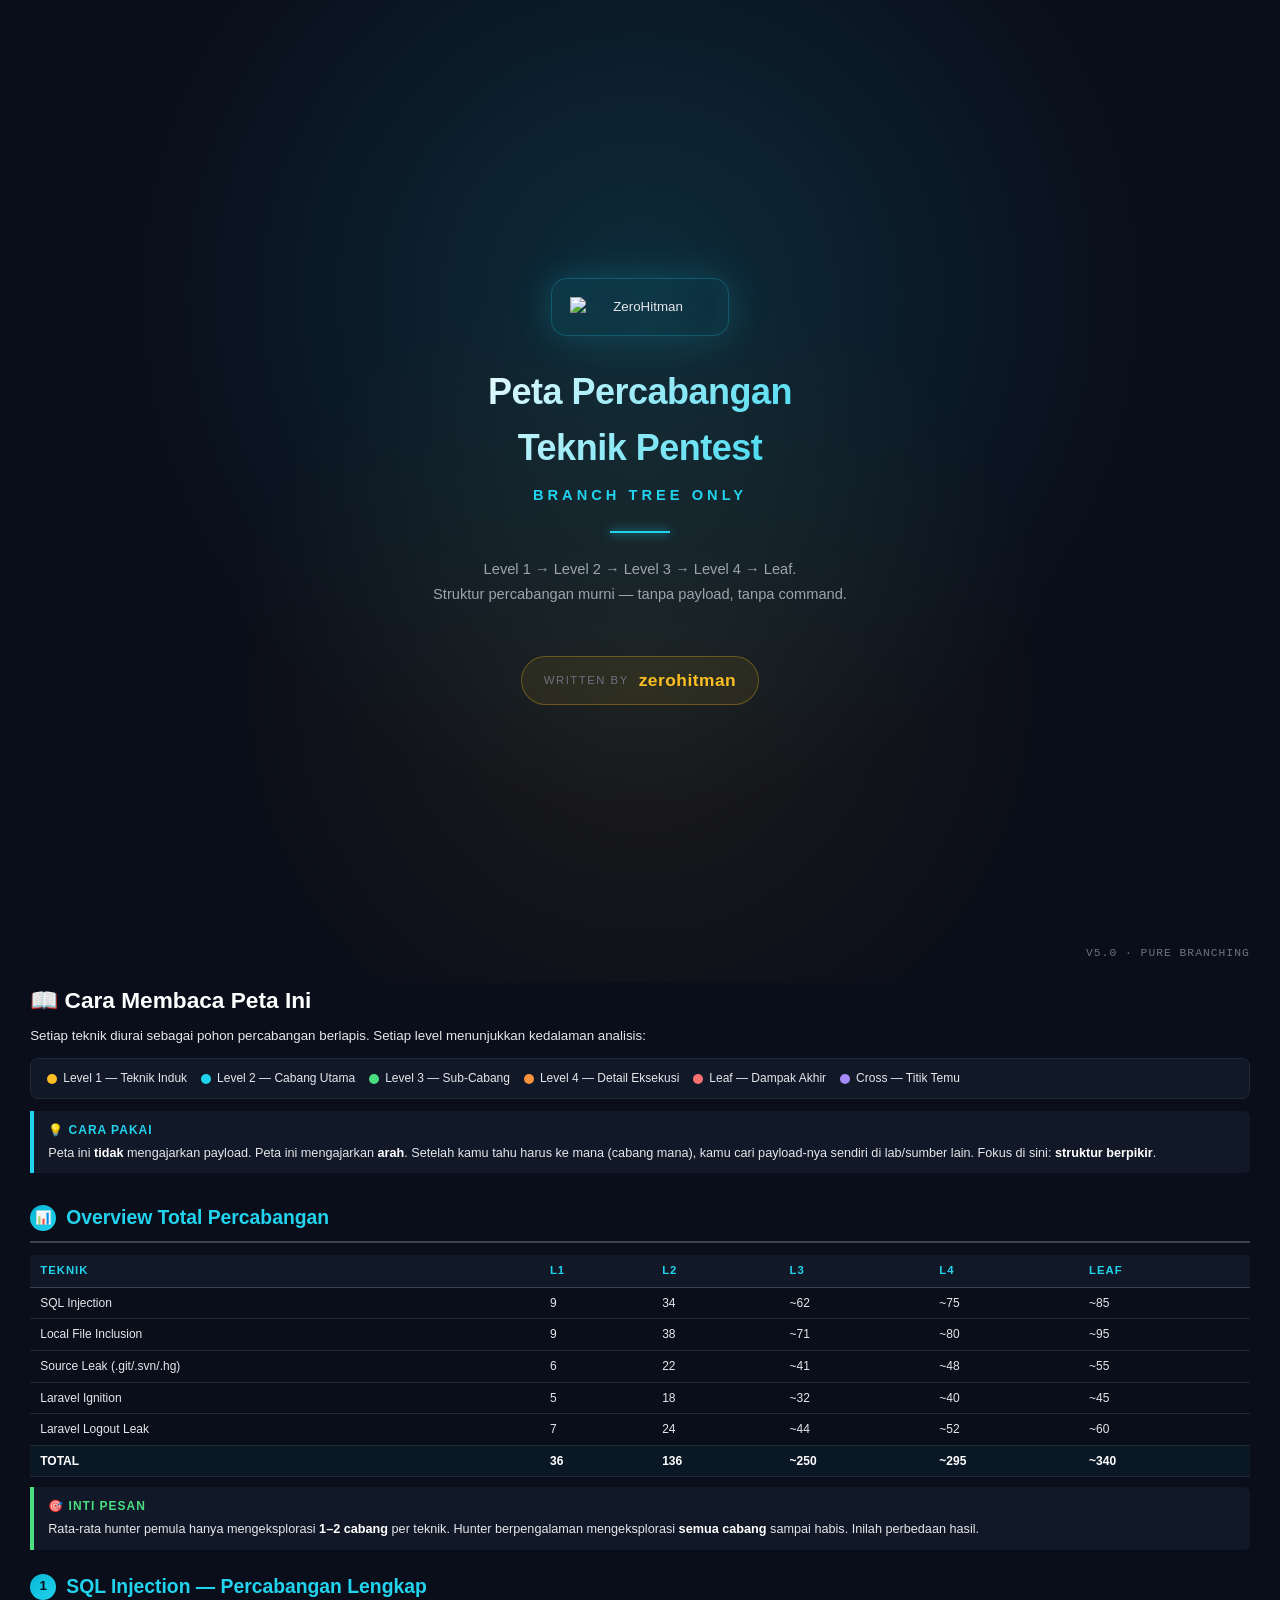
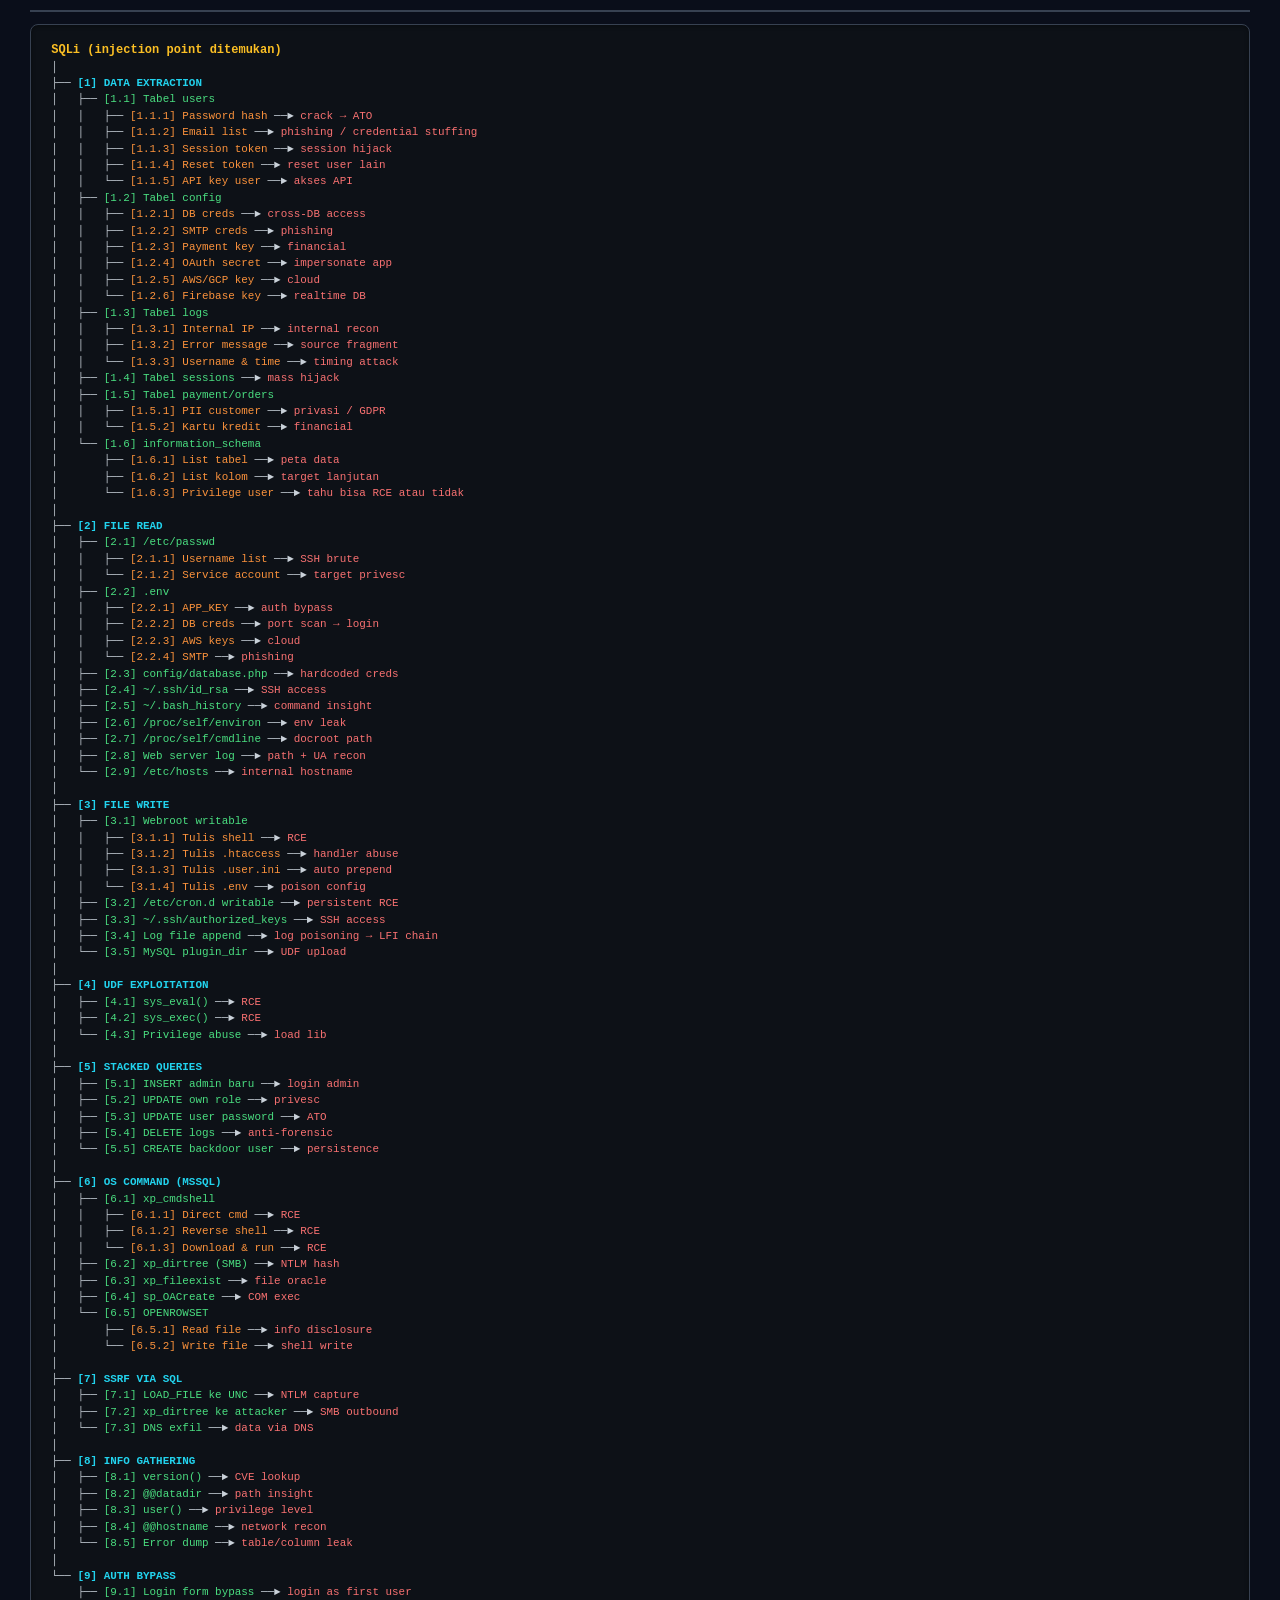
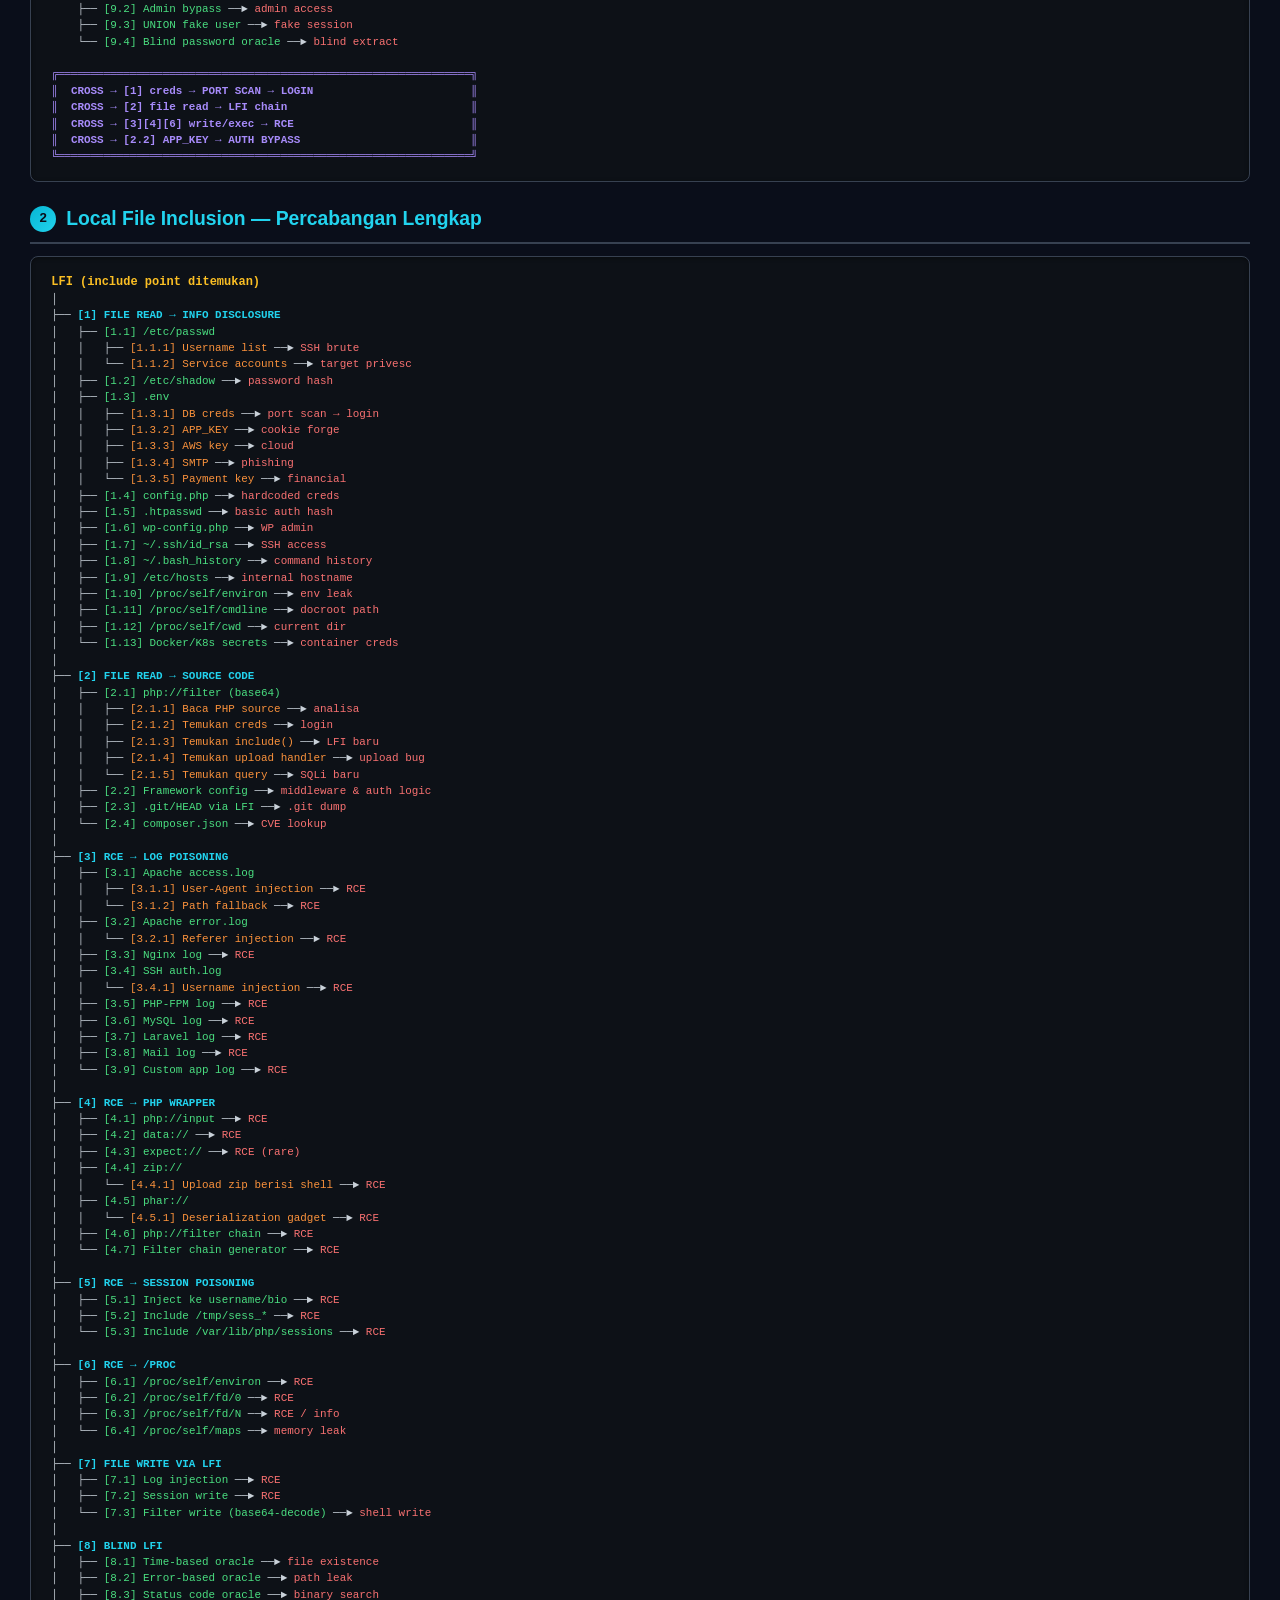
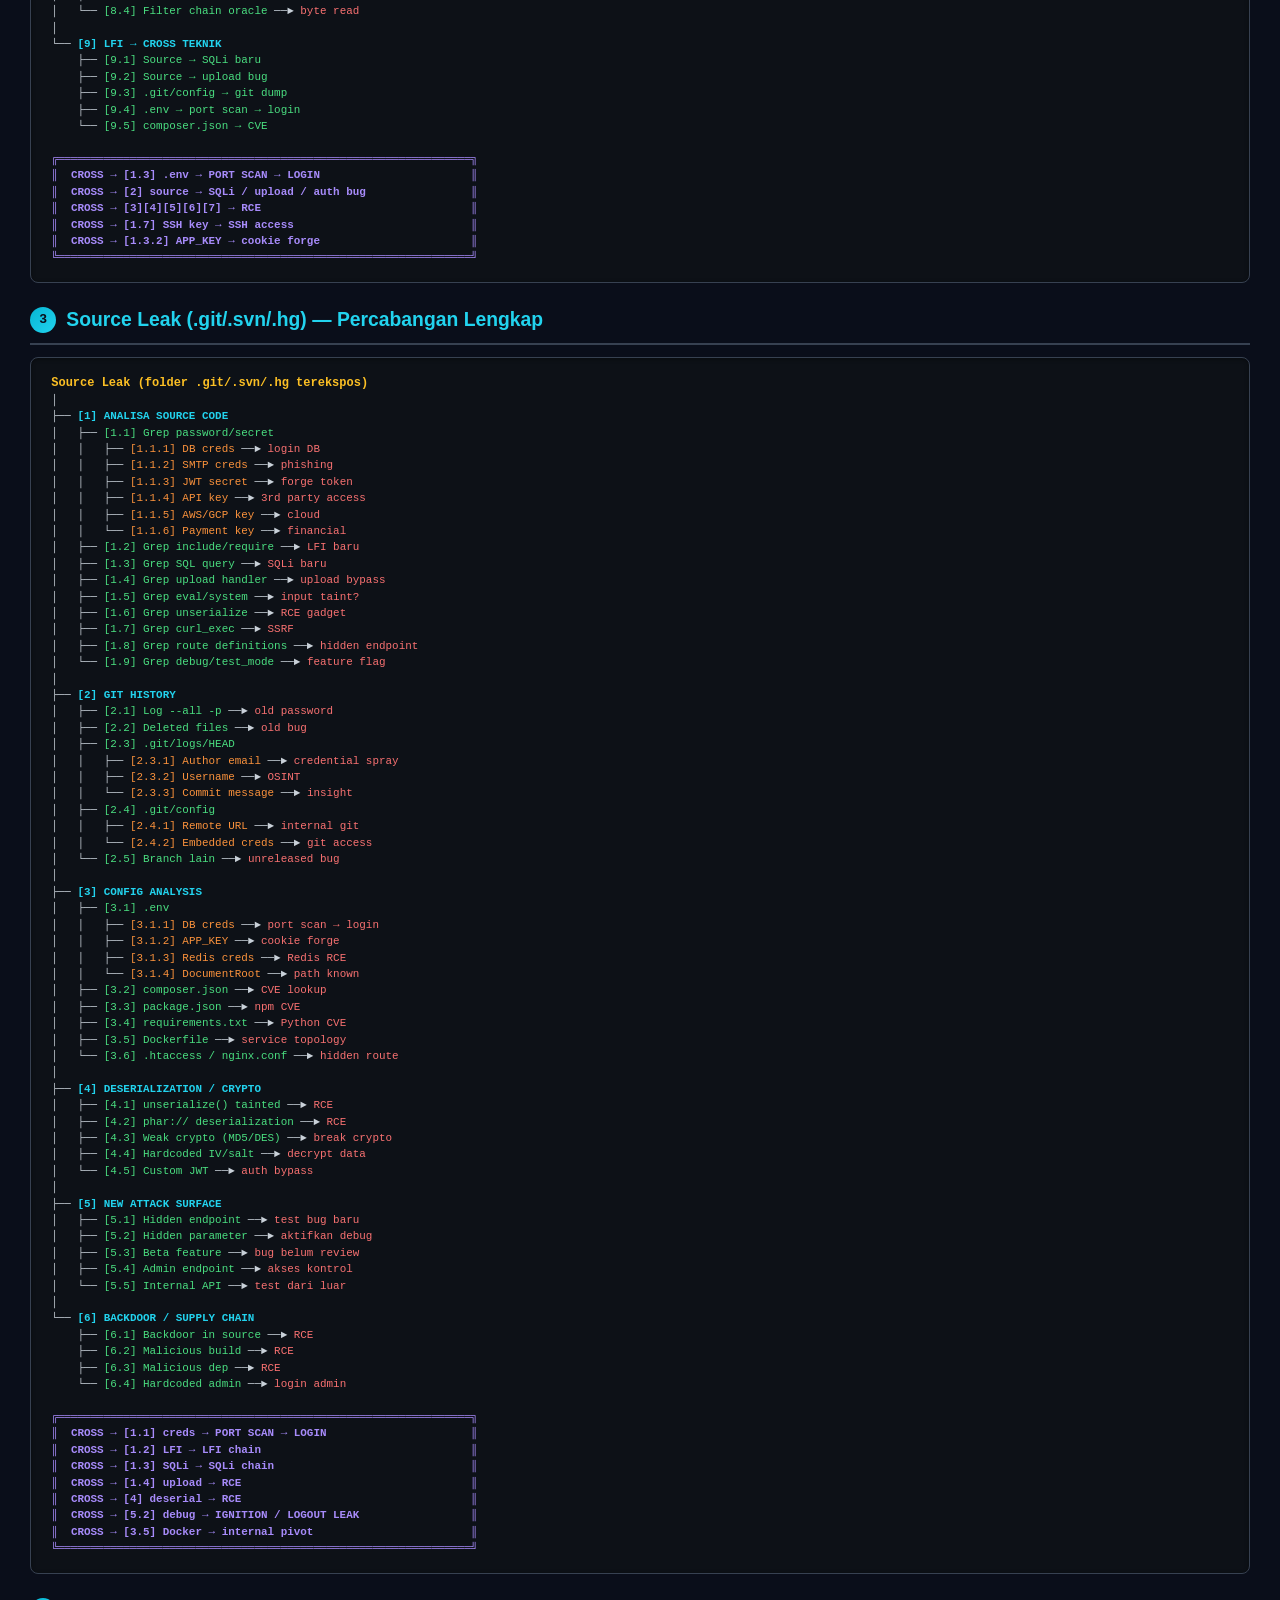
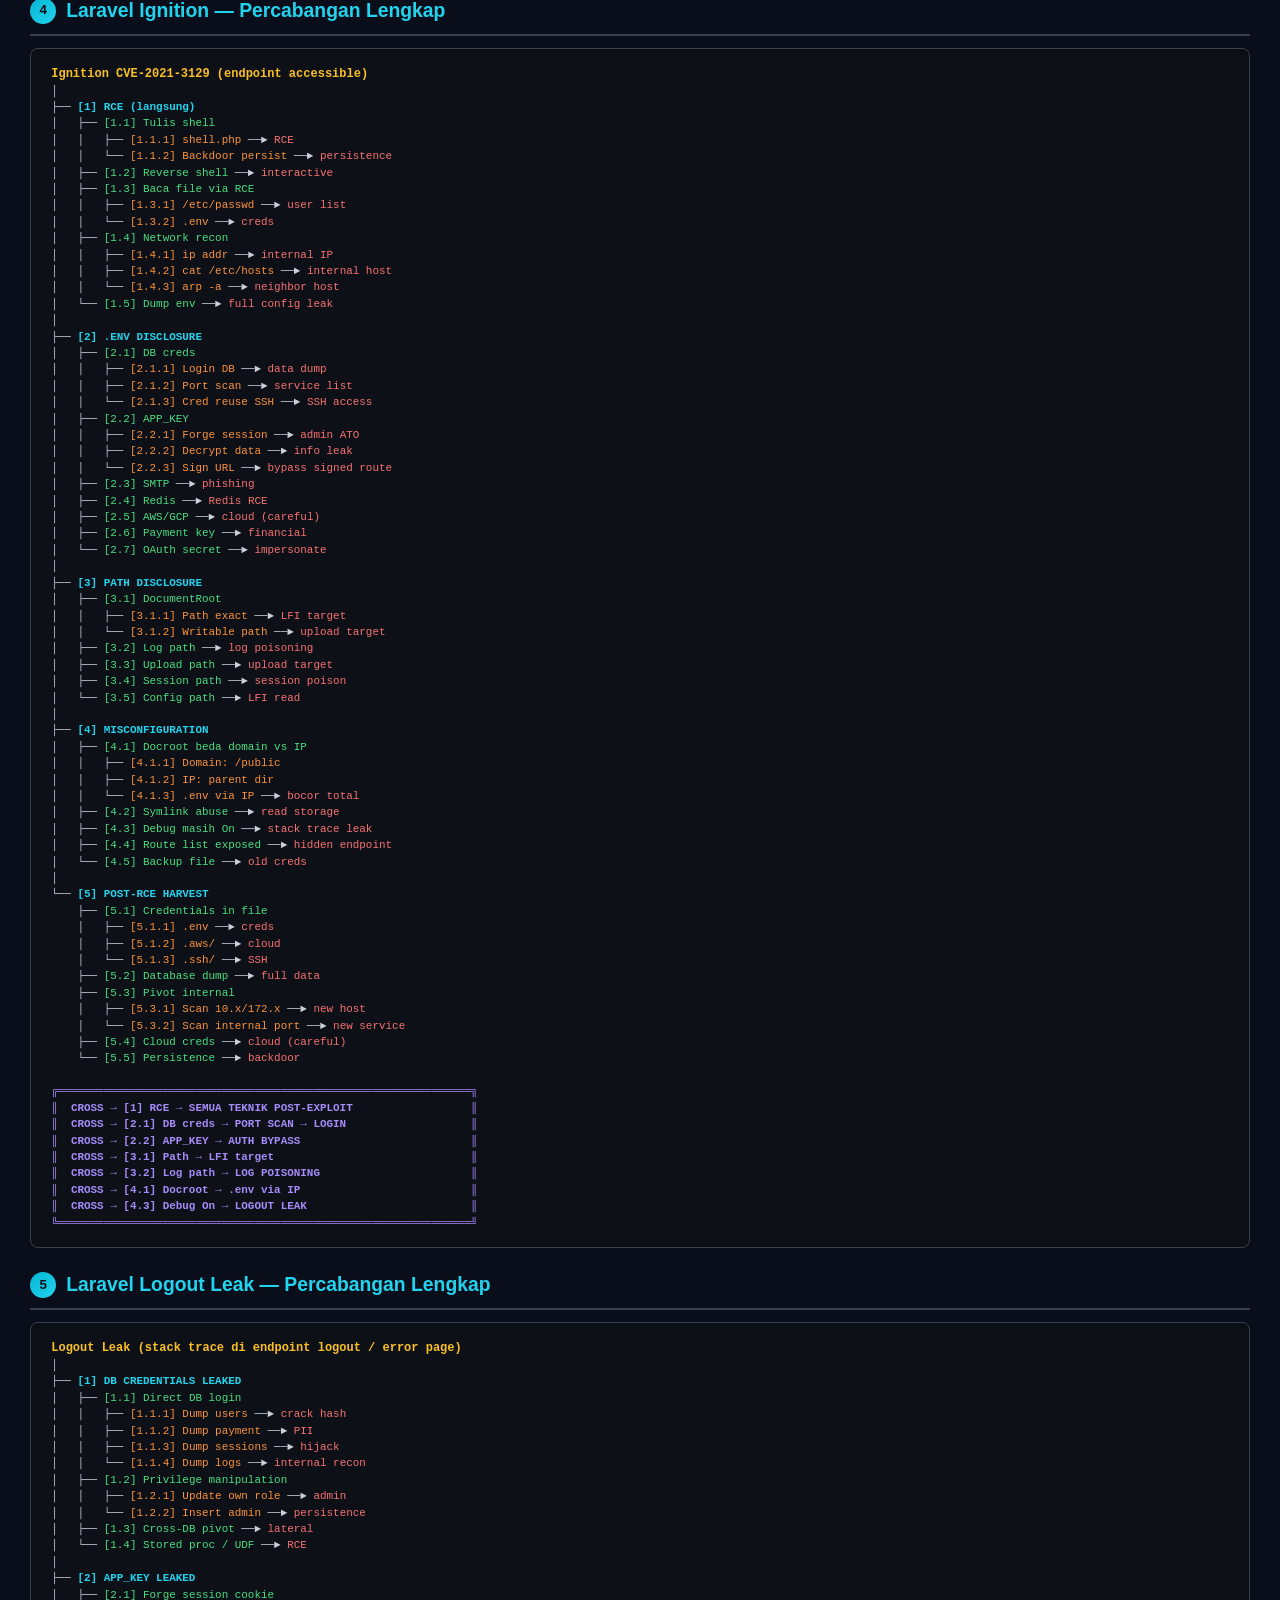
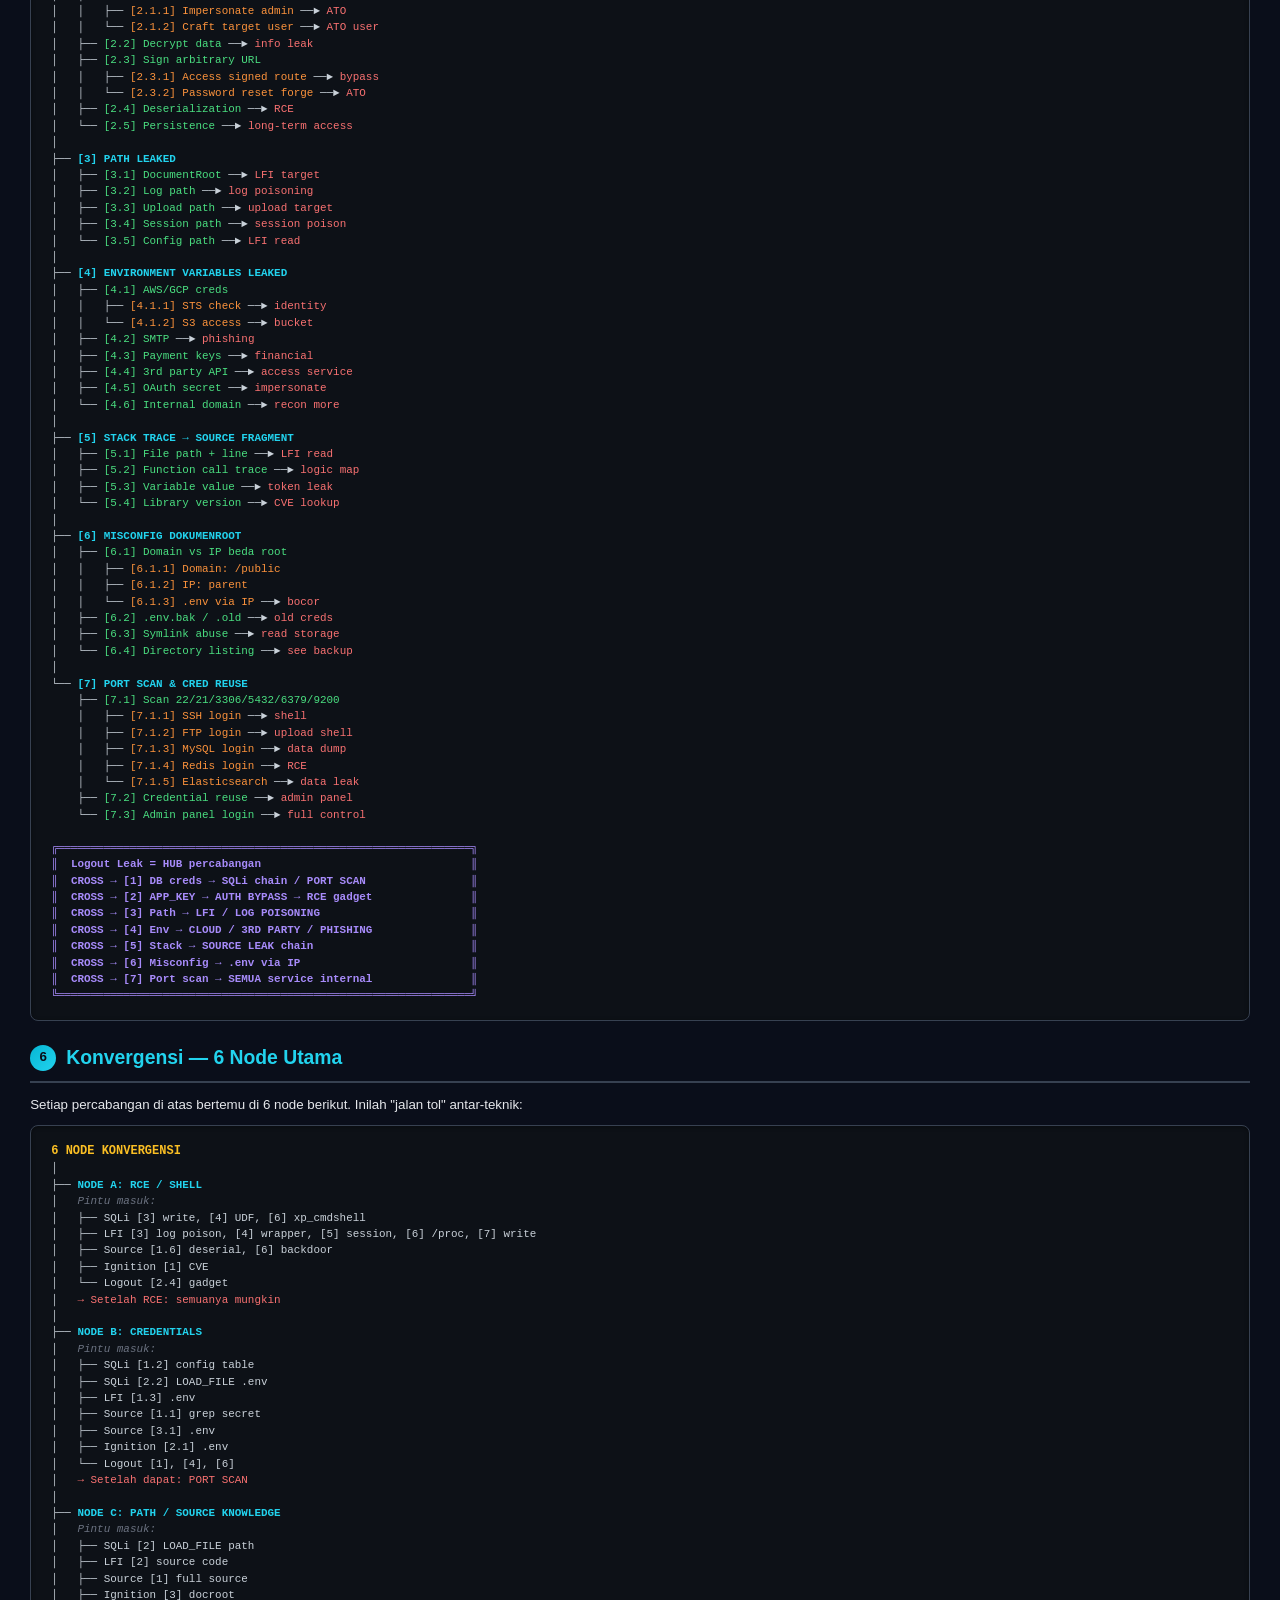
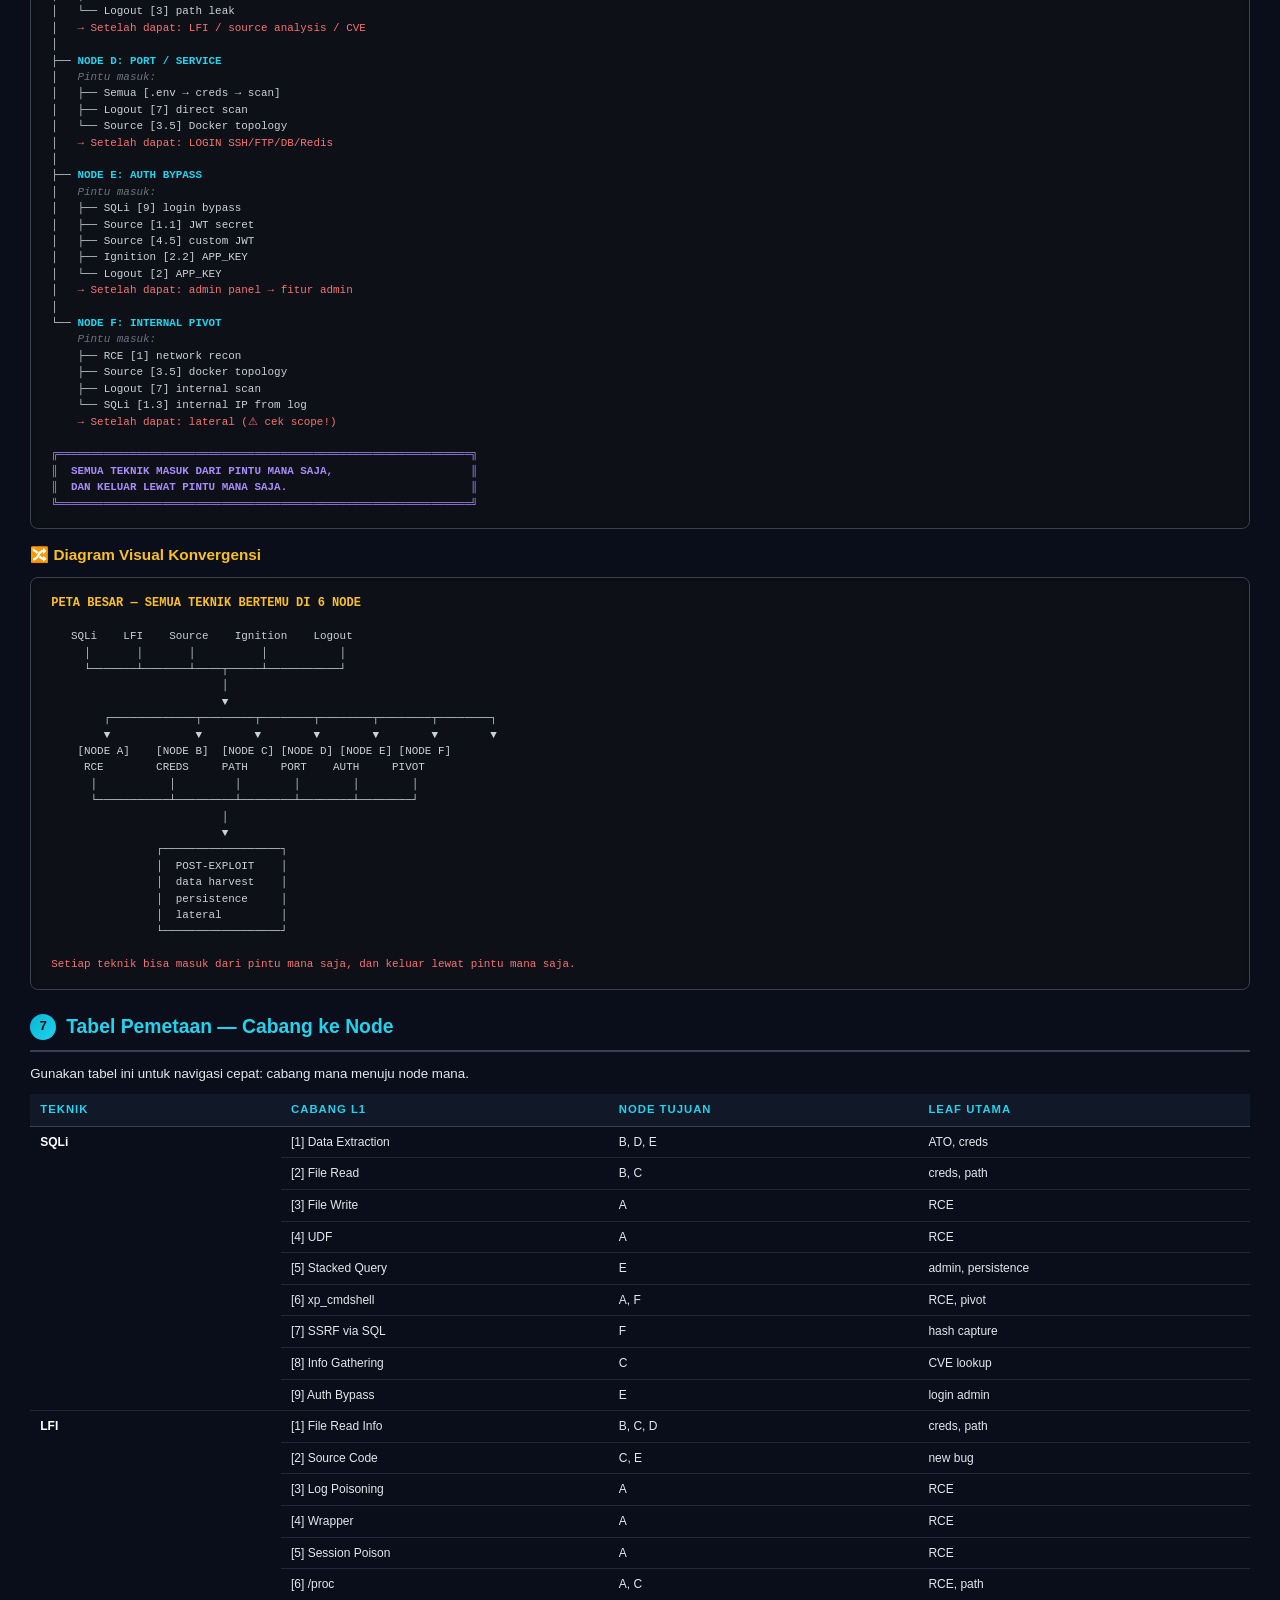
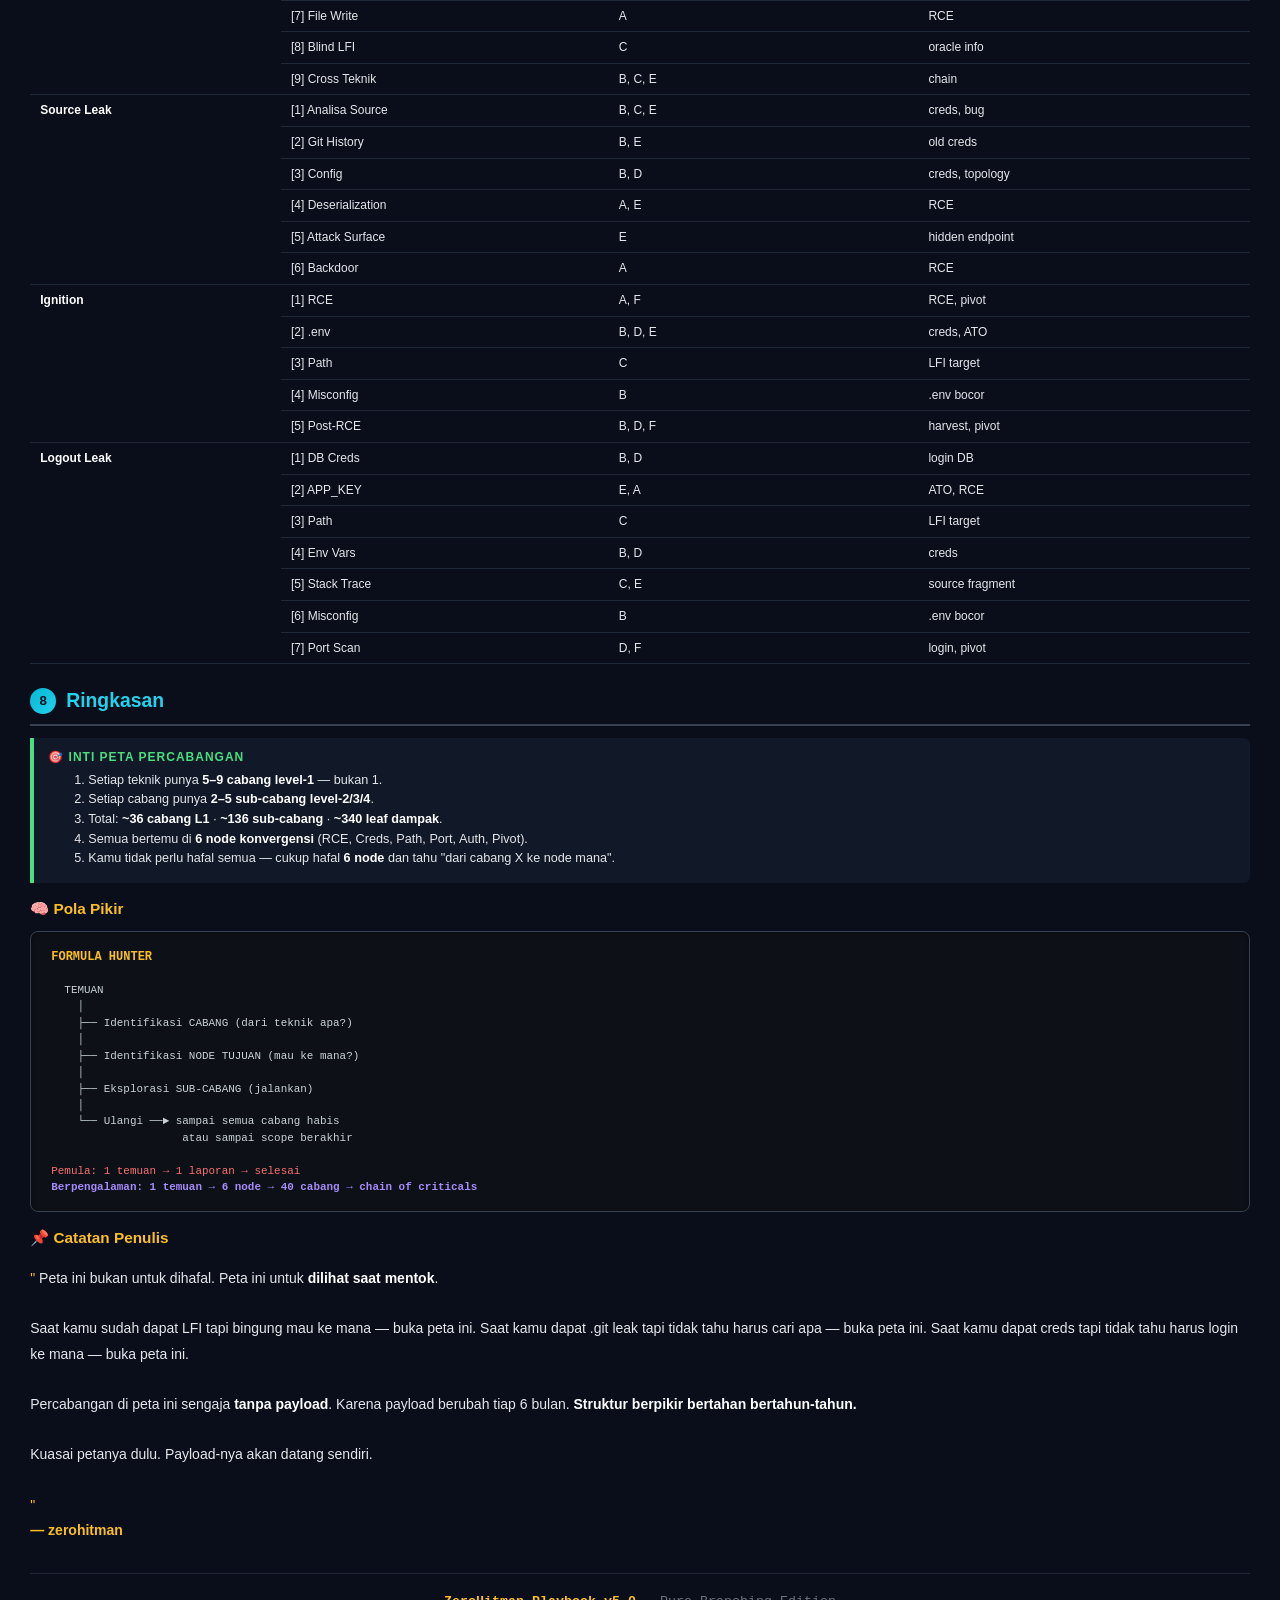
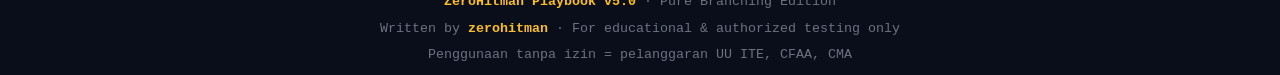
==== tree.html @ 93c598e6 "Create tree.html" ====
<!DOCTYPE html>
<html lang="id">
<head>
<meta charset="UTF-8">
<title>ZeroHitman — Peta Percabangan Teknik Pentest v5.0</title>
<style>
  @page { size: A4; margin: 12mm 10mm; }

  :root {
    --bg:        #0a0e1a;
    --bg-card:   #111827;
    --bg-tree:   #0d1117;
    --border:    #1f2937;
    --border-hi: #374151;
    --text:      #e5e7eb;
    --text-dim:  #9ca3af;
    --text-mute: #6b7280;
    --cyan:      #22d3ee;
    --cyan-hi:   #06b6d4;
    --gold:      #fbbf24;
    --green:     #4ade80;
    --red:       #f87171;
    --orange:    #fb923c;
    --purple:    #a78bfa;
    --blue:      #60a5fa;
  }

  * { box-sizing: border-box; }

  html, body {
    background: var(--bg);
    color: var(--text);
    font-family: 'Inter', 'Segoe UI', Arial, sans-serif;
    line-height: 1.55;
    font-size: 10pt;
    margin: 0;
    padding: 0;
    -webkit-print-color-adjust: exact;
    print-color-adjust: exact;
  }

  .page { padding: 0 8mm; }

  /* ====== COVER ====== */
  .cover {
    min-height: 260mm;
    display: flex;
    flex-direction: column;
    justify-content: center;
    align-items: center;
    text-align: center;
    page-break-after: always;
    position: relative;
  }
  .cover::before {
    content: '';
    position: absolute;
    inset: 0;
    background:
      radial-gradient(circle at 50% 30%, rgba(34,211,238,0.15) 0%, transparent 55%),
      radial-gradient(circle at 50% 70%, rgba(251,191,36,0.08) 0%, transparent 45%);
    pointer-events: none;
  }
  .cover-inner { position: relative; z-index: 1; }

  .logo-wrap {
    margin-bottom: 28px;
    padding: 18px;
    background: rgba(34,211,238,0.05);
    border: 1px solid rgba(34,211,238,0.25);
    border-radius: 16px;
    display: inline-block;
    box-shadow:
      0 0 40px rgba(34,211,238,0.2),
      inset 0 0 30px rgba(34,211,238,0.05);
  }
  .logo-wrap img {
    width: 140px;
    height: auto;
    display: block;
    filter: drop-shadow(0 0 20px rgba(34,211,238,0.5));
  }

  .cover h1 {
    font-size: 27pt;
    margin: 0 0 8px;
    letter-spacing: -0.5px;
    font-weight: 800;
    background: linear-gradient(135deg, #fff 0%, var(--cyan) 100%);
    -webkit-background-clip: text;
    -webkit-text-fill-color: transparent;
    background-clip: text;
  }
  .cover .subtitle {
    font-size: 11pt;
    color: var(--cyan);
    letter-spacing: 4px;
    text-transform: uppercase;
    font-weight: 600;
    margin-bottom: 20px;
  }
  .cover .tagline {
    font-size: 11pt;
    color: var(--text-dim);
    max-width: 480px;
    margin: 20px auto;
    line-height: 1.75;
  }
  .cover .divider {
    width: 60px;
    height: 2px;
    background: var(--cyan);
    margin: 24px auto;
    box-shadow: 0 0 10px var(--cyan);
  }
  .author-badge {
    display: inline-flex;
    align-items: center;
    gap: 10px;
    padding: 10px 22px;
    background: rgba(251,191,36,0.08);
    border: 1px solid rgba(251,191,36,0.3);
    border-radius: 30px;
    margin-top: 28px;
  }
  .author-badge .label {
    font-size: 8.5pt;
    color: var(--text-mute);
    text-transform: uppercase;
    letter-spacing: 1.5px;
  }
  .author-badge .name {
    font-size: 13pt;
    color: var(--gold);
    font-weight: 700;
    letter-spacing: 0.5px;
  }
  .version-tag {
    position: absolute;
    bottom: 20px;
    right: 8mm;
    font-size: 8.5pt;
    color: var(--text-mute);
    letter-spacing: 1px;
    font-family: 'Consolas', monospace;
  }

  /* ====== HEADINGS ====== */
  h1 { font-size: 17pt; color: #fff; margin: 0 0 8px; font-weight: 700; }
  h2 {
    font-size: 14.5pt;
    color: var(--cyan);
    border-bottom: 2px solid var(--border-hi);
    padding-bottom: 8px;
    margin-top: 22px;
    margin-bottom: 12px;
    page-break-after: avoid;
    font-weight: 700;
    display: flex;
    align-items: center;
    gap: 10px;
  }
  h3 {
    font-size: 11.5pt;
    color: var(--gold);
    margin-top: 14px;
    margin-bottom: 6px;
    page-break-after: avoid;
    font-weight: 600;
  }
  .section-num {
    display: inline-flex;
    align-items: center;
    justify-content: center;
    width: 26px;
    height: 26px;
    background: linear-gradient(135deg, var(--cyan-hi), var(--cyan));
    color: var(--bg);
    border-radius: 50%;
    font-size: 10pt;
    font-weight: 800;
    flex-shrink: 0;
  }

  p { font-size: 10pt; margin: 6px 0; }
  strong { color: #fff; }
  em { color: var(--cyan); font-style: normal; }

  /* ====== TREES ====== */
  .tree {
    background: var(--bg-tree);
    border: 1px solid var(--border-hi);
    border-radius: 8px;
    padding: 16px 20px;
    font-family: 'JetBrains Mono', 'Consolas', monospace;
    font-size: 8.2pt;
    line-height: 1.5;
    white-space: pre;
    overflow-x: auto;
    page-break-inside: avoid;
    margin: 10px 0;
    color: #c9d1d9;
    box-shadow: inset 0 1px 4px rgba(0,0,0,0.4);
  }
  .tree .l1 { color: var(--gold); font-weight: bold; font-size: 9pt; }
  .tree .l2 { color: var(--cyan); font-weight: 600; }
  .tree .l3 { color: var(--green); }
  .tree .l4 { color: var(--orange); }
  .tree .leaf { color: var(--red); }
  .tree .cross { color: var(--purple); font-weight: bold; }
  .tree .note { color: var(--text-mute); font-style: italic; }

  /* ====== TABLE ====== */
  table {
    width: 100%;
    border-collapse: collapse;
    margin: 10px 0;
    font-size: 9pt;
    page-break-inside: avoid;
  }
  th {
    background: var(--bg-card);
    color: var(--cyan);
    padding: 7px 10px;
    text-align: left;
    border-bottom: 1px solid var(--border-hi);
    text-transform: uppercase;
    font-size: 8.5pt;
    letter-spacing: 1px;
    font-weight: 700;
  }
  td {
    padding: 6px 10px;
    border-bottom: 1px solid var(--border);
    vertical-align: top;
    color: var(--text);
  }
  tr:hover td { background: rgba(34,211,238,0.03); }

  /* ====== CALLOUT ====== */
  .callout {
    background: var(--bg-card);
    border-left: 4px solid var(--gold);
    padding: 10px 14px;
    margin: 10px 0;
    border-radius: 0 6px 6px 0;
    font-size: 9.5pt;
    page-break-inside: avoid;
  }
  .callout .title {
    color: var(--gold);
    font-weight: 700;
    font-size: 9pt;
    text-transform: uppercase;
    letter-spacing: 1px;
    margin-bottom: 4px;
  }
  .callout.info { border-left-color: var(--cyan); }
  .callout.info .title { color: var(--cyan); }
  .callout.danger { border-left-color: var(--red); }
  .callout.danger .title { color: var(--red); }
  .callout.success { border-left-color: var(--green); }
  .callout.success .title { color: var(--green); }

  /* ====== LEGEND ====== */
  .legend {
    display: flex;
    flex-wrap: wrap;
    gap: 14px;
    padding: 10px 16px;
    background: var(--bg-card);
    border-radius: 8px;
    border: 1px solid var(--border);
    margin: 12px 0;
    font-size: 9pt;
  }
  .legend .item { display: flex; align-items: center; gap: 6px; }
  .legend .dot {
    width: 10px; height: 10px; border-radius: 50%;
    display: inline-block;
  }
  .legend .dot.l1 { background: var(--gold); }
  .legend .dot.l2 { background: var(--cyan); }
  .legend .dot.l3 { background: var(--green); }
  .legend .dot.l4 { background: var(--orange); }
  .legend .dot.leaf { background: var(--red); }
  .legend .dot.cross { background: var(--purple); }

  .page-break { page-break-before: always; }

  .footer-note {
    font-size: 8.5pt;
    color: var(--text-mute);
    text-align: center;
    margin-top: 30px;
    border-top: 1px solid var(--border);
    padding-top: 12px;
    font-family: 'Consolas', monospace;
  }
  .footer-note strong { color: var(--gold); }
</style>
</head>
<body>

<!-- ============================================ -->
<!-- COVER -->
<!-- ============================================ -->
<div class="cover">
  <div class="cover-inner">
    <div class="logo-wrap">
      <img src="https://raw.githubusercontent.com/ZeroHitman/zerohitman.github.io/refs/heads/main/hitman.png" alt="ZeroHitman">
    </div>
    <h1>Peta Percabangan<br>Teknik Pentest</h1>
    <div class="subtitle">Branch Tree Only</div>
    <div class="divider"></div>
    <div class="tagline">
      Level 1 → Level 2 → Level 3 → Level 4 → Leaf.<br>
      Struktur percabangan murni — tanpa payload, tanpa command.
    </div>
    <div class="author-badge">
      <span class="label">Written by</span>
      <span class="name">zerohitman</span>
    </div>
  </div>
  <div class="version-tag">V5.0 · PURE BRANCHING</div>
</div>

<!-- ============================================ -->
<!-- LEGEND + OVERVIEW -->
<!-- ============================================ -->
<div class="page">
<h1>📖 Cara Membaca Peta Ini</h1>

<p>Setiap teknik diurai sebagai pohon percabangan berlapis. Setiap level menunjukkan kedalaman analisis:</p>

<div class="legend">
  <div class="item"><span class="dot l1"></span><span>Level 1 — Teknik Induk</span></div>
  <div class="item"><span class="dot l2"></span><span>Level 2 — Cabang Utama</span></div>
  <div class="item"><span class="dot l3"></span><span>Level 3 — Sub-Cabang</span></div>
  <div class="item"><span class="dot l4"></span><span>Level 4 — Detail Eksekusi</span></div>
  <div class="item"><span class="dot leaf"></span><span>Leaf — Dampak Akhir</span></div>
  <div class="item"><span class="dot cross"></span><span>Cross — Titik Temu</span></div>
</div>

<div class="callout info">
  <div class="title">💡 Cara Pakai</div>
  Peta ini <strong>tidak</strong> mengajarkan payload. Peta ini mengajarkan <strong>arah</strong>.
  Setelah kamu tahu harus ke mana (cabang mana), kamu cari payload-nya sendiri di lab/sumber lain.
  Fokus di sini: <strong>struktur berpikir</strong>.
</div>

<h2 style="margin-top:30px;"><span class="section-num">📊</span>Overview Total Percabangan</h2>

<table>
  <thead>
    <tr>
      <th>Teknik</th>
      <th>L1</th>
      <th>L2</th>
      <th>L3</th>
      <th>L4</th>
      <th>Leaf</th>
    </tr>
  </thead>
  <tbody>
    <tr><td>SQL Injection</td><td>9</td><td>34</td><td>~62</td><td>~75</td><td>~85</td></tr>
    <tr><td>Local File Inclusion</td><td>9</td><td>38</td><td>~71</td><td>~80</td><td>~95</td></tr>
    <tr><td>Source Leak (.git/.svn/.hg)</td><td>6</td><td>22</td><td>~41</td><td>~48</td><td>~55</td></tr>
    <tr><td>Laravel Ignition</td><td>5</td><td>18</td><td>~32</td><td>~40</td><td>~45</td></tr>
    <tr><td>Laravel Logout Leak</td><td>7</td><td>24</td><td>~44</td><td>~52</td><td>~60</td></tr>
    <tr style="background:rgba(34,211,238,0.05);"><td><strong>TOTAL</strong></td><td><strong>36</strong></td><td><strong>136</strong></td><td><strong>~250</strong></td><td><strong>~295</strong></td><td><strong>~340</strong></td></tr>
  </tbody>
</table>

<div class="callout success">
  <div class="title">🎯 Inti Pesan</div>
  Rata-rata hunter pemula hanya mengeksplorasi <strong>1–2 cabang</strong> per teknik.
  Hunter berpengalaman mengeksplorasi <strong>semua cabang</strong> sampai habis.
  Inilah perbedaan hasil.
</div>
</div>

<!-- ============================================ -->
<!-- SQLI TREE -->
<!-- ============================================ -->
<div class="page-break"></div>
<div class="page">
<h2><span class="section-num">1</span>SQL Injection — Percabangan Lengkap</h2>

<pre class="tree"><span class="l1">SQLi (injection point ditemukan)</span>
│
├── <span class="l2">[1] DATA EXTRACTION</span>
│   ├── <span class="l3">[1.1] Tabel users</span>
│   │   ├── <span class="l4">[1.1.1] Password hash</span> ──► <span class="leaf">crack → ATO</span>
│   │   ├── <span class="l4">[1.1.2] Email list</span> ──► <span class="leaf">phishing / credential stuffing</span>
│   │   ├── <span class="l4">[1.1.3] Session token</span> ──► <span class="leaf">session hijack</span>
│   │   ├── <span class="l4">[1.1.4] Reset token</span> ──► <span class="leaf">reset user lain</span>
│   │   └── <span class="l4">[1.1.5] API key user</span> ──► <span class="leaf">akses API</span>
│   ├── <span class="l3">[1.2] Tabel config</span>
│   │   ├── <span class="l4">[1.2.1] DB creds</span> ──► <span class="leaf">cross-DB access</span>
│   │   ├── <span class="l4">[1.2.2] SMTP creds</span> ──► <span class="leaf">phishing</span>
│   │   ├── <span class="l4">[1.2.3] Payment key</span> ──► <span class="leaf">financial</span>
│   │   ├── <span class="l4">[1.2.4] OAuth secret</span> ──► <span class="leaf">impersonate app</span>
│   │   ├── <span class="l4">[1.2.5] AWS/GCP key</span> ──► <span class="leaf">cloud</span>
│   │   └── <span class="l4">[1.2.6] Firebase key</span> ──► <span class="leaf">realtime DB</span>
│   ├── <span class="l3">[1.3] Tabel logs</span>
│   │   ├── <span class="l4">[1.3.1] Internal IP</span> ──► <span class="leaf">internal recon</span>
│   │   ├── <span class="l4">[1.3.2] Error message</span> ──► <span class="leaf">source fragment</span>
│   │   └── <span class="l4">[1.3.3] Username & time</span> ──► <span class="leaf">timing attack</span>
│   ├── <span class="l3">[1.4] Tabel sessions</span> ──► <span class="leaf">mass hijack</span>
│   ├── <span class="l3">[1.5] Tabel payment/orders</span>
│   │   ├── <span class="l4">[1.5.1] PII customer</span> ──► <span class="leaf">privasi / GDPR</span>
│   │   └── <span class="l4">[1.5.2] Kartu kredit</span> ──► <span class="leaf">financial</span>
│   └── <span class="l3">[1.6] information_schema</span>
│       ├── <span class="l4">[1.6.1] List tabel</span> ──► <span class="leaf">peta data</span>
│       ├── <span class="l4">[1.6.2] List kolom</span> ──► <span class="leaf">target lanjutan</span>
│       └── <span class="l4">[1.6.3] Privilege user</span> ──► <span class="leaf">tahu bisa RCE atau tidak</span>
│
├── <span class="l2">[2] FILE READ</span>
│   ├── <span class="l3">[2.1] /etc/passwd</span>
│   │   ├── <span class="l4">[2.1.1] Username list</span> ──► <span class="leaf">SSH brute</span>
│   │   └── <span class="l4">[2.1.2] Service account</span> ──► <span class="leaf">target privesc</span>
│   ├── <span class="l3">[2.2] .env</span>
│   │   ├── <span class="l4">[2.2.1] APP_KEY</span> ──► <span class="leaf">auth bypass</span>
│   │   ├── <span class="l4">[2.2.2] DB creds</span> ──► <span class="leaf">port scan → login</span>
│   │   ├── <span class="l4">[2.2.3] AWS keys</span> ──► <span class="leaf">cloud</span>
│   │   └── <span class="l4">[2.2.4] SMTP</span> ──► <span class="leaf">phishing</span>
│   ├── <span class="l3">[2.3] config/database.php</span> ──► <span class="leaf">hardcoded creds</span>
│   ├── <span class="l3">[2.4] ~/.ssh/id_rsa</span> ──► <span class="leaf">SSH access</span>
│   ├── <span class="l3">[2.5] ~/.bash_history</span> ──► <span class="leaf">command insight</span>
│   ├── <span class="l3">[2.6] /proc/self/environ</span> ──► <span class="leaf">env leak</span>
│   ├── <span class="l3">[2.7] /proc/self/cmdline</span> ──► <span class="leaf">docroot path</span>
│   ├── <span class="l3">[2.8] Web server log</span> ──► <span class="leaf">path + UA recon</span>
│   └── <span class="l3">[2.9] /etc/hosts</span> ──► <span class="leaf">internal hostname</span>
│
├── <span class="l2">[3] FILE WRITE</span>
│   ├── <span class="l3">[3.1] Webroot writable</span>
│   │   ├── <span class="l4">[3.1.1] Tulis shell</span> ──► <span class="leaf">RCE</span>
│   │   ├── <span class="l4">[3.1.2] Tulis .htaccess</span> ──► <span class="leaf">handler abuse</span>
│   │   ├── <span class="l4">[3.1.3] Tulis .user.ini</span> ──► <span class="leaf">auto prepend</span>
│   │   └── <span class="l4">[3.1.4] Tulis .env</span> ──► <span class="leaf">poison config</span>
│   ├── <span class="l3">[3.2] /etc/cron.d writable</span> ──► <span class="leaf">persistent RCE</span>
│   ├── <span class="l3">[3.3] ~/.ssh/authorized_keys</span> ──► <span class="leaf">SSH access</span>
│   ├── <span class="l3">[3.4] Log file append</span> ──► <span class="leaf">log poisoning → LFI chain</span>
│   └── <span class="l3">[3.5] MySQL plugin_dir</span> ──► <span class="leaf">UDF upload</span>
│
├── <span class="l2">[4] UDF EXPLOITATION</span>
│   ├── <span class="l3">[4.1] sys_eval()</span> ──► <span class="leaf">RCE</span>
│   ├── <span class="l3">[4.2] sys_exec()</span> ──► <span class="leaf">RCE</span>
│   └── <span class="l3">[4.3] Privilege abuse</span> ──► <span class="leaf">load lib</span>
│
├── <span class="l2">[5] STACKED QUERIES</span>
│   ├── <span class="l3">[5.1] INSERT admin baru</span> ──► <span class="leaf">login admin</span>
│   ├── <span class="l3">[5.2] UPDATE own role</span> ──► <span class="leaf">privesc</span>
│   ├── <span class="l3">[5.3] UPDATE user password</span> ──► <span class="leaf">ATO</span>
│   ├── <span class="l3">[5.4] DELETE logs</span> ──► <span class="leaf">anti-forensic</span>
│   └── <span class="l3">[5.5] CREATE backdoor user</span> ──► <span class="leaf">persistence</span>
│
├── <span class="l2">[6] OS COMMAND (MSSQL)</span>
│   ├── <span class="l3">[6.1] xp_cmdshell</span>
│   │   ├── <span class="l4">[6.1.1] Direct cmd</span> ──► <span class="leaf">RCE</span>
│   │   ├── <span class="l4">[6.1.2] Reverse shell</span> ──► <span class="leaf">RCE</span>
│   │   └── <span class="l4">[6.1.3] Download & run</span> ──► <span class="leaf">RCE</span>
│   ├── <span class="l3">[6.2] xp_dirtree (SMB)</span> ──► <span class="leaf">NTLM hash</span>
│   ├── <span class="l3">[6.3] xp_fileexist</span> ──► <span class="leaf">file oracle</span>
│   ├── <span class="l3">[6.4] sp_OACreate</span> ──► <span class="leaf">COM exec</span>
│   └── <span class="l3">[6.5] OPENROWSET</span>
│       ├── <span class="l4">[6.5.1] Read file</span> ──► <span class="leaf">info disclosure</span>
│       └── <span class="l4">[6.5.2] Write file</span> ──► <span class="leaf">shell write</span>
│
├── <span class="l2">[7] SSRF VIA SQL</span>
│   ├── <span class="l3">[7.1] LOAD_FILE ke UNC</span> ──► <span class="leaf">NTLM capture</span>
│   ├── <span class="l3">[7.2] xp_dirtree ke attacker</span> ──► <span class="leaf">SMB outbound</span>
│   └── <span class="l3">[7.3] DNS exfil</span> ──► <span class="leaf">data via DNS</span>
│
├── <span class="l2">[8] INFO GATHERING</span>
│   ├── <span class="l3">[8.1] version()</span> ──► <span class="leaf">CVE lookup</span>
│   ├── <span class="l3">[8.2] @@datadir</span> ──► <span class="leaf">path insight</span>
│   ├── <span class="l3">[8.3] user()</span> ──► <span class="leaf">privilege level</span>
│   ├── <span class="l3">[8.4] @@hostname</span> ──► <span class="leaf">network recon</span>
│   └── <span class="l3">[8.5] Error dump</span> ──► <span class="leaf">table/column leak</span>
│
└── <span class="l2">[9] AUTH BYPASS</span>
    ├── <span class="l3">[9.1] Login form bypass</span> ──► <span class="leaf">login as first user</span>
    ├── <span class="l3">[9.2] Admin bypass</span> ──► <span class="leaf">admin access</span>
    ├── <span class="l3">[9.3] UNION fake user</span> ──► <span class="leaf">fake session</span>
    └── <span class="l3">[9.4] Blind password oracle</span> ──► <span class="leaf">blind extract</span>

<span class="cross">╔═══════════════════════════════════════════════════════════════╗
║  CROSS → [1] creds → PORT SCAN → LOGIN                        ║
║  CROSS → [2] file read → LFI chain                            ║
║  CROSS → [3][4][6] write/exec → RCE                           ║
║  CROSS → [2.2] APP_KEY → AUTH BYPASS                          ║
╚═══════════════════════════════════════════════════════════════╝</span></pre>
</div>

<!-- ============================================ -->
<!-- LFI TREE -->
<!-- ============================================ -->
<div class="page-break"></div>
<div class="page">
<h2><span class="section-num">2</span>Local File Inclusion — Percabangan Lengkap</h2>

<pre class="tree"><span class="l1">LFI (include point ditemukan)</span>
│
├── <span class="l2">[1] FILE READ → INFO DISCLOSURE</span>
│   ├── <span class="l3">[1.1] /etc/passwd</span>
│   │   ├── <span class="l4">[1.1.1] Username list</span> ──► <span class="leaf">SSH brute</span>
│   │   └── <span class="l4">[1.1.2] Service accounts</span> ──► <span class="leaf">target privesc</span>
│   ├── <span class="l3">[1.2] /etc/shadow</span> ──► <span class="leaf">password hash</span>
│   ├── <span class="l3">[1.3] .env</span>
│   │   ├── <span class="l4">[1.3.1] DB creds</span> ──► <span class="leaf">port scan → login</span>
│   │   ├── <span class="l4">[1.3.2] APP_KEY</span> ──► <span class="leaf">cookie forge</span>
│   │   ├── <span class="l4">[1.3.3] AWS key</span> ──► <span class="leaf">cloud</span>
│   │   ├── <span class="l4">[1.3.4] SMTP</span> ──► <span class="leaf">phishing</span>
│   │   └── <span class="l4">[1.3.5] Payment key</span> ──► <span class="leaf">financial</span>
│   ├── <span class="l3">[1.4] config.php</span> ──► <span class="leaf">hardcoded creds</span>
│   ├── <span class="l3">[1.5] .htpasswd</span> ──► <span class="leaf">basic auth hash</span>
│   ├── <span class="l3">[1.6] wp-config.php</span> ──► <span class="leaf">WP admin</span>
│   ├── <span class="l3">[1.7] ~/.ssh/id_rsa</span> ──► <span class="leaf">SSH access</span>
│   ├── <span class="l3">[1.8] ~/.bash_history</span> ──► <span class="leaf">command history</span>
│   ├── <span class="l3">[1.9] /etc/hosts</span> ──► <span class="leaf">internal hostname</span>
│   ├── <span class="l3">[1.10] /proc/self/environ</span> ──► <span class="leaf">env leak</span>
│   ├── <span class="l3">[1.11] /proc/self/cmdline</span> ──► <span class="leaf">docroot path</span>
│   ├── <span class="l3">[1.12] /proc/self/cwd</span> ──► <span class="leaf">current dir</span>
│   └── <span class="l3">[1.13] Docker/K8s secrets</span> ──► <span class="leaf">container creds</span>
│
├── <span class="l2">[2] FILE READ → SOURCE CODE</span>
│   ├── <span class="l3">[2.1] php://filter (base64)</span>
│   │   ├── <span class="l4">[2.1.1] Baca PHP source</span> ──► <span class="leaf">analisa</span>
│   │   ├── <span class="l4">[2.1.2] Temukan creds</span> ──► <span class="leaf">login</span>
│   │   ├── <span class="l4">[2.1.3] Temukan include()</span> ──► <span class="leaf">LFI baru</span>
│   │   ├── <span class="l4">[2.1.4] Temukan upload handler</span> ──► <span class="leaf">upload bug</span>
│   │   └── <span class="l4">[2.1.5] Temukan query</span> ──► <span class="leaf">SQLi baru</span>
│   ├── <span class="l3">[2.2] Framework config</span> ──► <span class="leaf">middleware & auth logic</span>
│   ├── <span class="l3">[2.3] .git/HEAD via LFI</span> ──► <span class="leaf">.git dump</span>
│   └── <span class="l3">[2.4] composer.json</span> ──► <span class="leaf">CVE lookup</span>
│
├── <span class="l2">[3] RCE → LOG POISONING</span>
│   ├── <span class="l3">[3.1] Apache access.log</span>
│   │   ├── <span class="l4">[3.1.1] User-Agent injection</span> ──► <span class="leaf">RCE</span>
│   │   └── <span class="l4">[3.1.2] Path fallback</span> ──► <span class="leaf">RCE</span>
│   ├── <span class="l3">[3.2] Apache error.log</span>
│   │   └── <span class="l4">[3.2.1] Referer injection</span> ──► <span class="leaf">RCE</span>
│   ├── <span class="l3">[3.3] Nginx log</span> ──► <span class="leaf">RCE</span>
│   ├── <span class="l3">[3.4] SSH auth.log</span>
│   │   └── <span class="l4">[3.4.1] Username injection</span> ──► <span class="leaf">RCE</span>
│   ├── <span class="l3">[3.5] PHP-FPM log</span> ──► <span class="leaf">RCE</span>
│   ├── <span class="l3">[3.6] MySQL log</span> ──► <span class="leaf">RCE</span>
│   ├── <span class="l3">[3.7] Laravel log</span> ──► <span class="leaf">RCE</span>
│   ├── <span class="l3">[3.8] Mail log</span> ──► <span class="leaf">RCE</span>
│   └── <span class="l3">[3.9] Custom app log</span> ──► <span class="leaf">RCE</span>
│
├── <span class="l2">[4] RCE → PHP WRAPPER</span>
│   ├── <span class="l3">[4.1] php://input</span> ──► <span class="leaf">RCE</span>
│   ├── <span class="l3">[4.2] data://</span> ──► <span class="leaf">RCE</span>
│   ├── <span class="l3">[4.3] expect://</span> ──► <span class="leaf">RCE (rare)</span>
│   ├── <span class="l3">[4.4] zip://</span>
│   │   └── <span class="l4">[4.4.1] Upload zip berisi shell</span> ──► <span class="leaf">RCE</span>
│   ├── <span class="l3">[4.5] phar://</span>
│   │   └── <span class="l4">[4.5.1] Deserialization gadget</span> ──► <span class="leaf">RCE</span>
│   ├── <span class="l3">[4.6] php://filter chain</span> ──► <span class="leaf">RCE</span>
│   └── <span class="l3">[4.7] Filter chain generator</span> ──► <span class="leaf">RCE</span>
│
├── <span class="l2">[5] RCE → SESSION POISONING</span>
│   ├── <span class="l3">[5.1] Inject ke username/bio</span> ──► <span class="leaf">RCE</span>
│   ├── <span class="l3">[5.2] Include /tmp/sess_*</span> ──► <span class="leaf">RCE</span>
│   └── <span class="l3">[5.3] Include /var/lib/php/sessions</span> ──► <span class="leaf">RCE</span>
│
├── <span class="l2">[6] RCE → /PROC</span>
│   ├── <span class="l3">[6.1] /proc/self/environ</span> ──► <span class="leaf">RCE</span>
│   ├── <span class="l3">[6.2] /proc/self/fd/0</span> ──► <span class="leaf">RCE</span>
│   ├── <span class="l3">[6.3] /proc/self/fd/N</span> ──► <span class="leaf">RCE / info</span>
│   └── <span class="l3">[6.4] /proc/self/maps</span> ──► <span class="leaf">memory leak</span>
│
├── <span class="l2">[7] FILE WRITE VIA LFI</span>
│   ├── <span class="l3">[7.1] Log injection</span> ──► <span class="leaf">RCE</span>
│   ├── <span class="l3">[7.2] Session write</span> ──► <span class="leaf">RCE</span>
│   └── <span class="l3">[7.3] Filter write (base64-decode)</span> ──► <span class="leaf">shell write</span>
│
├── <span class="l2">[8] BLIND LFI</span>
│   ├── <span class="l3">[8.1] Time-based oracle</span> ──► <span class="leaf">file existence</span>
│   ├── <span class="l3">[8.2] Error-based oracle</span> ──► <span class="leaf">path leak</span>
│   ├── <span class="l3">[8.3] Status code oracle</span> ──► <span class="leaf">binary search</span>
│   └── <span class="l3">[8.4] Filter chain oracle</span> ──► <span class="leaf">byte read</span>
│
└── <span class="l2">[9] LFI → CROSS TEKNIK</span>
    ├── <span class="l3">[9.1] Source → SQLi baru</span>
    ├── <span class="l3">[9.2] Source → upload bug</span>
    ├── <span class="l3">[9.3] .git/config → git dump</span>
    ├── <span class="l3">[9.4] .env → port scan → login</span>
    └── <span class="l3">[9.5] composer.json → CVE</span>

<span class="cross">╔═══════════════════════════════════════════════════════════════╗
║  CROSS → [1.3] .env → PORT SCAN → LOGIN                       ║
║  CROSS → [2] source → SQLi / upload / auth bug                ║
║  CROSS → [3][4][5][6][7] → RCE                                ║
║  CROSS → [1.7] SSH key → SSH access                           ║
║  CROSS → [1.3.2] APP_KEY → cookie forge                       ║
╚═══════════════════════════════════════════════════════════════╝</span></pre>
</div>

<!-- ============================================ -->
<!-- SOURCE LEAK TREE -->
<!-- ============================================ -->
<div class="page-break"></div>
<div class="page">
<h2><span class="section-num">3</span>Source Leak (.git/.svn/.hg) — Percabangan Lengkap</h2>

<pre class="tree"><span class="l1">Source Leak (folder .git/.svn/.hg terekspos)</span>
│
├── <span class="l2">[1] ANALISA SOURCE CODE</span>
│   ├── <span class="l3">[1.1] Grep password/secret</span>
│   │   ├── <span class="l4">[1.1.1] DB creds</span> ──► <span class="leaf">login DB</span>
│   │   ├── <span class="l4">[1.1.2] SMTP creds</span> ──► <span class="leaf">phishing</span>
│   │   ├── <span class="l4">[1.1.3] JWT secret</span> ──► <span class="leaf">forge token</span>
│   │   ├── <span class="l4">[1.1.4] API key</span> ──► <span class="leaf">3rd party access</span>
│   │   ├── <span class="l4">[1.1.5] AWS/GCP key</span> ──► <span class="leaf">cloud</span>
│   │   └── <span class="l4">[1.1.6] Payment key</span> ──► <span class="leaf">financial</span>
│   ├── <span class="l3">[1.2] Grep include/require</span> ──► <span class="leaf">LFI baru</span>
│   ├── <span class="l3">[1.3] Grep SQL query</span> ──► <span class="leaf">SQLi baru</span>
│   ├── <span class="l3">[1.4] Grep upload handler</span> ──► <span class="leaf">upload bypass</span>
│   ├── <span class="l3">[1.5] Grep eval/system</span> ──► <span class="leaf">input taint?</span>
│   ├── <span class="l3">[1.6] Grep unserialize</span> ──► <span class="leaf">RCE gadget</span>
│   ├── <span class="l3">[1.7] Grep curl_exec</span> ──► <span class="leaf">SSRF</span>
│   ├── <span class="l3">[1.8] Grep route definitions</span> ──► <span class="leaf">hidden endpoint</span>
│   └── <span class="l3">[1.9] Grep debug/test_mode</span> ──► <span class="leaf">feature flag</span>
│
├── <span class="l2">[2] GIT HISTORY</span>
│   ├── <span class="l3">[2.1] Log --all -p</span> ──► <span class="leaf">old password</span>
│   ├── <span class="l3">[2.2] Deleted files</span> ──► <span class="leaf">old bug</span>
│   ├── <span class="l3">[2.3] .git/logs/HEAD</span>
│   │   ├── <span class="l4">[2.3.1] Author email</span> ──► <span class="leaf">credential spray</span>
│   │   ├── <span class="l4">[2.3.2] Username</span> ──► <span class="leaf">OSINT</span>
│   │   └── <span class="l4">[2.3.3] Commit message</span> ──► <span class="leaf">insight</span>
│   ├── <span class="l3">[2.4] .git/config</span>
│   │   ├── <span class="l4">[2.4.1] Remote URL</span> ──► <span class="leaf">internal git</span>
│   │   └── <span class="l4">[2.4.2] Embedded creds</span> ──► <span class="leaf">git access</span>
│   └── <span class="l3">[2.5] Branch lain</span> ──► <span class="leaf">unreleased bug</span>
│
├── <span class="l2">[3] CONFIG ANALYSIS</span>
│   ├── <span class="l3">[3.1] .env</span>
│   │   ├── <span class="l4">[3.1.1] DB creds</span> ──► <span class="leaf">port scan → login</span>
│   │   ├── <span class="l4">[3.1.2] APP_KEY</span> ──► <span class="leaf">cookie forge</span>
│   │   ├── <span class="l4">[3.1.3] Redis creds</span> ──► <span class="leaf">Redis RCE</span>
│   │   └── <span class="l4">[3.1.4] DocumentRoot</span> ──► <span class="leaf">path known</span>
│   ├── <span class="l3">[3.2] composer.json</span> ──► <span class="leaf">CVE lookup</span>
│   ├── <span class="l3">[3.3] package.json</span> ──► <span class="leaf">npm CVE</span>
│   ├── <span class="l3">[3.4] requirements.txt</span> ──► <span class="leaf">Python CVE</span>
│   ├── <span class="l3">[3.5] Dockerfile</span> ──► <span class="leaf">service topology</span>
│   └── <span class="l3">[3.6] .htaccess / nginx.conf</span> ──► <span class="leaf">hidden route</span>
│
├── <span class="l2">[4] DESERIALIZATION / CRYPTO</span>
│   ├── <span class="l3">[4.1] unserialize() tainted</span> ──► <span class="leaf">RCE</span>
│   ├── <span class="l3">[4.2] phar:// deserialization</span> ──► <span class="leaf">RCE</span>
│   ├── <span class="l3">[4.3] Weak crypto (MD5/DES)</span> ──► <span class="leaf">break crypto</span>
│   ├── <span class="l3">[4.4] Hardcoded IV/salt</span> ──► <span class="leaf">decrypt data</span>
│   └── <span class="l3">[4.5] Custom JWT</span> ──► <span class="leaf">auth bypass</span>
│
├── <span class="l2">[5] NEW ATTACK SURFACE</span>
│   ├── <span class="l3">[5.1] Hidden endpoint</span> ──► <span class="leaf">test bug baru</span>
│   ├── <span class="l3">[5.2] Hidden parameter</span> ──► <span class="leaf">aktifkan debug</span>
│   ├── <span class="l3">[5.3] Beta feature</span> ──► <span class="leaf">bug belum review</span>
│   ├── <span class="l3">[5.4] Admin endpoint</span> ──► <span class="leaf">akses kontrol</span>
│   └── <span class="l3">[5.5] Internal API</span> ──► <span class="leaf">test dari luar</span>
│
└── <span class="l2">[6] BACKDOOR / SUPPLY CHAIN</span>
    ├── <span class="l3">[6.1] Backdoor in source</span> ──► <span class="leaf">RCE</span>
    ├── <span class="l3">[6.2] Malicious build</span> ──► <span class="leaf">RCE</span>
    ├── <span class="l3">[6.3] Malicious dep</span> ──► <span class="leaf">RCE</span>
    └── <span class="l3">[6.4] Hardcoded admin</span> ──► <span class="leaf">login admin</span>

<span class="cross">╔═══════════════════════════════════════════════════════════════╗
║  CROSS → [1.1] creds → PORT SCAN → LOGIN                      ║
║  CROSS → [1.2] LFI → LFI chain                                ║
║  CROSS → [1.3] SQLi → SQLi chain                              ║
║  CROSS → [1.4] upload → RCE                                   ║
║  CROSS → [4] deserial → RCE                                   ║
║  CROSS → [5.2] debug → IGNITION / LOGOUT LEAK                 ║
║  CROSS → [3.5] Docker → internal pivot                        ║
╚═══════════════════════════════════════════════════════════════╝</span></pre>
</div>

<!-- ============================================ -->
<!-- IGNITION TREE -->
<!-- ============================================ -->
<div class="page-break"></div>
<div class="page">
<h2><span class="section-num">4</span>Laravel Ignition — Percabangan Lengkap</h2>

<pre class="tree"><span class="l1">Ignition CVE-2021-3129 (endpoint accessible)</span>
│
├── <span class="l2">[1] RCE (langsung)</span>
│   ├── <span class="l3">[1.1] Tulis shell</span>
│   │   ├── <span class="l4">[1.1.1] shell.php</span> ──► <span class="leaf">RCE</span>
│   │   └── <span class="l4">[1.1.2] Backdoor persist</span> ──► <span class="leaf">persistence</span>
│   ├── <span class="l3">[1.2] Reverse shell</span> ──► <span class="leaf">interactive</span>
│   ├── <span class="l3">[1.3] Baca file via RCE</span>
│   │   ├── <span class="l4">[1.3.1] /etc/passwd</span> ──► <span class="leaf">user list</span>
│   │   └── <span class="l4">[1.3.2] .env</span> ──► <span class="leaf">creds</span>
│   ├── <span class="l3">[1.4] Network recon</span>
│   │   ├── <span class="l4">[1.4.1] ip addr</span> ──► <span class="leaf">internal IP</span>
│   │   ├── <span class="l4">[1.4.2] cat /etc/hosts</span> ──► <span class="leaf">internal host</span>
│   │   └── <span class="l4">[1.4.3] arp -a</span> ──► <span class="leaf">neighbor host</span>
│   └── <span class="l3">[1.5] Dump env</span> ──► <span class="leaf">full config leak</span>
│
├── <span class="l2">[2] .ENV DISCLOSURE</span>
│   ├── <span class="l3">[2.1] DB creds</span>
│   │   ├── <span class="l4">[2.1.1] Login DB</span> ──► <span class="leaf">data dump</span>
│   │   ├── <span class="l4">[2.1.2] Port scan</span> ──► <span class="leaf">service list</span>
│   │   └── <span class="l4">[2.1.3] Cred reuse SSH</span> ──► <span class="leaf">SSH access</span>
│   ├── <span class="l3">[2.2] APP_KEY</span>
│   │   ├── <span class="l4">[2.2.1] Forge session</span> ──► <span class="leaf">admin ATO</span>
│   │   ├── <span class="l4">[2.2.2] Decrypt data</span> ──► <span class="leaf">info leak</span>
│   │   └── <span class="l4">[2.2.3] Sign URL</span> ──► <span class="leaf">bypass signed route</span>
│   ├── <span class="l3">[2.3] SMTP</span> ──► <span class="leaf">phishing</span>
│   ├── <span class="l3">[2.4] Redis</span> ──► <span class="leaf">Redis RCE</span>
│   ├── <span class="l3">[2.5] AWS/GCP</span> ──► <span class="leaf">cloud (careful)</span>
│   ├── <span class="l3">[2.6] Payment key</span> ──► <span class="leaf">financial</span>
│   └── <span class="l3">[2.7] OAuth secret</span> ──► <span class="leaf">impersonate</span>
│
├── <span class="l2">[3] PATH DISCLOSURE</span>
│   ├── <span class="l3">[3.1] DocumentRoot</span>
│   │   ├── <span class="l4">[3.1.1] Path exact</span> ──► <span class="leaf">LFI target</span>
│   │   └── <span class="l4">[3.1.2] Writable path</span> ──► <span class="leaf">upload target</span>
│   ├── <span class="l3">[3.2] Log path</span> ──► <span class="leaf">log poisoning</span>
│   ├── <span class="l3">[3.3] Upload path</span> ──► <span class="leaf">upload target</span>
│   ├── <span class="l3">[3.4] Session path</span> ──► <span class="leaf">session poison</span>
│   └── <span class="l3">[3.5] Config path</span> ──► <span class="leaf">LFI read</span>
│
├── <span class="l2">[4] MISCONFIGURATION</span>
│   ├── <span class="l3">[4.1] Docroot beda domain vs IP</span>
│   │   ├── <span class="l4">[4.1.1] Domain: /public</span>
│   │   ├── <span class="l4">[4.1.2] IP: parent dir</span>
│   │   └── <span class="l4">[4.1.3] .env via IP</span> ──► <span class="leaf">bocor total</span>
│   ├── <span class="l3">[4.2] Symlink abuse</span> ──► <span class="leaf">read storage</span>
│   ├── <span class="l3">[4.3] Debug masih On</span> ──► <span class="leaf">stack trace leak</span>
│   ├── <span class="l3">[4.4] Route list exposed</span> ──► <span class="leaf">hidden endpoint</span>
│   └── <span class="l3">[4.5] Backup file</span> ──► <span class="leaf">old creds</span>
│
└── <span class="l2">[5] POST-RCE HARVEST</span>
    ├── <span class="l3">[5.1] Credentials in file</span>
    │   ├── <span class="l4">[5.1.1] .env</span> ──► <span class="leaf">creds</span>
    │   ├── <span class="l4">[5.1.2] .aws/</span> ──► <span class="leaf">cloud</span>
    │   └── <span class="l4">[5.1.3] .ssh/</span> ──► <span class="leaf">SSH</span>
    ├── <span class="l3">[5.2] Database dump</span> ──► <span class="leaf">full data</span>
    ├── <span class="l3">[5.3] Pivot internal</span>
    │   ├── <span class="l4">[5.3.1] Scan 10.x/172.x</span> ──► <span class="leaf">new host</span>
    │   └── <span class="l4">[5.3.2] Scan internal port</span> ──► <span class="leaf">new service</span>
    ├── <span class="l3">[5.4] Cloud creds</span> ──► <span class="leaf">cloud (careful)</span>
    └── <span class="l3">[5.5] Persistence</span> ──► <span class="leaf">backdoor</span>

<span class="cross">╔═══════════════════════════════════════════════════════════════╗
║  CROSS → [1] RCE → SEMUA TEKNIK POST-EXPLOIT                  ║
║  CROSS → [2.1] DB creds → PORT SCAN → LOGIN                   ║
║  CROSS → [2.2] APP_KEY → AUTH BYPASS                          ║
║  CROSS → [3.1] Path → LFI target                              ║
║  CROSS → [3.2] Log path → LOG POISONING                       ║
║  CROSS → [4.1] Docroot → .env via IP                          ║
║  CROSS → [4.3] Debug On → LOGOUT LEAK                         ║
╚═══════════════════════════════════════════════════════════════╝</span></pre>
</div>

<!-- ============================================ -->
<!-- LOGOUT LEAK TREE -->
<!-- ============================================ -->
<div class="page-break"></div>
<div class="page">
<h2><span class="section-num">5</span>Laravel Logout Leak — Percabangan Lengkap</h2>

<pre class="tree"><span class="l1">Logout Leak (stack trace di endpoint logout / error page)</span>
│
├── <span class="l2">[1] DB CREDENTIALS LEAKED</span>
│   ├── <span class="l3">[1.1] Direct DB login</span>
│   │   ├── <span class="l4">[1.1.1] Dump users</span> ──► <span class="leaf">crack hash</span>
│   │   ├── <span class="l4">[1.1.2] Dump payment</span> ──► <span class="leaf">PII</span>
│   │   ├── <span class="l4">[1.1.3] Dump sessions</span> ──► <span class="leaf">hijack</span>
│   │   └── <span class="l4">[1.1.4] Dump logs</span> ──► <span class="leaf">internal recon</span>
│   ├── <span class="l3">[1.2] Privilege manipulation</span>
│   │   ├── <span class="l4">[1.2.1] Update own role</span> ──► <span class="leaf">admin</span>
│   │   └── <span class="l4">[1.2.2] Insert admin</span> ──► <span class="leaf">persistence</span>
│   ├── <span class="l3">[1.3] Cross-DB pivot</span> ──► <span class="leaf">lateral</span>
│   └── <span class="l3">[1.4] Stored proc / UDF</span> ──► <span class="leaf">RCE</span>
│
├── <span class="l2">[2] APP_KEY LEAKED</span>
│   ├── <span class="l3">[2.1] Forge session cookie</span>
│   │   ├── <span class="l4">[2.1.1] Impersonate admin</span> ──► <span class="leaf">ATO</span>
│   │   └── <span class="l4">[2.1.2] Craft target user</span> ──► <span class="leaf">ATO user</span>
│   ├── <span class="l3">[2.2] Decrypt data</span> ──► <span class="leaf">info leak</span>
│   ├── <span class="l3">[2.3] Sign arbitrary URL</span>
│   │   ├── <span class="l4">[2.3.1] Access signed route</span> ──► <span class="leaf">bypass</span>
│   │   └── <span class="l4">[2.3.2] Password reset forge</span> ──► <span class="leaf">ATO</span>
│   ├── <span class="l3">[2.4] Deserialization</span> ──► <span class="leaf">RCE</span>
│   └── <span class="l3">[2.5] Persistence</span> ──► <span class="leaf">long-term access</span>
│
├── <span class="l2">[3] PATH LEAKED</span>
│   ├── <span class="l3">[3.1] DocumentRoot</span> ──► <span class="leaf">LFI target</span>
│   ├── <span class="l3">[3.2] Log path</span> ──► <span class="leaf">log poisoning</span>
│   ├── <span class="l3">[3.3] Upload path</span> ──► <span class="leaf">upload target</span>
│   ├── <span class="l3">[3.4] Session path</span> ──► <span class="leaf">session poison</span>
│   └── <span class="l3">[3.5] Config path</span> ──► <span class="leaf">LFI read</span>
│
├── <span class="l2">[4] ENVIRONMENT VARIABLES LEAKED</span>
│   ├── <span class="l3">[4.1] AWS/GCP creds</span>
│   │   ├── <span class="l4">[4.1.1] STS check</span> ──► <span class="leaf">identity</span>
│   │   └── <span class="l4">[4.1.2] S3 access</span> ──► <span class="leaf">bucket</span>
│   ├── <span class="l3">[4.2] SMTP</span> ──► <span class="leaf">phishing</span>
│   ├── <span class="l3">[4.3] Payment keys</span> ──► <span class="leaf">financial</span>
│   ├── <span class="l3">[4.4] 3rd party API</span> ──► <span class="leaf">access service</span>
│   ├── <span class="l3">[4.5] OAuth secret</span> ──► <span class="leaf">impersonate</span>
│   └── <span class="l3">[4.6] Internal domain</span> ──► <span class="leaf">recon more</span>
│
├── <span class="l2">[5] STACK TRACE → SOURCE FRAGMENT</span>
│   ├── <span class="l3">[5.1] File path + line</span> ──► <span class="leaf">LFI read</span>
│   ├── <span class="l3">[5.2] Function call trace</span> ──► <span class="leaf">logic map</span>
│   ├── <span class="l3">[5.3] Variable value</span> ──► <span class="leaf">token leak</span>
│   └── <span class="l3">[5.4] Library version</span> ──► <span class="leaf">CVE lookup</span>
│
├── <span class="l2">[6] MISCONFIG DOKUMENROOT</span>
│   ├── <span class="l3">[6.1] Domain vs IP beda root</span>
│   │   ├── <span class="l4">[6.1.1] Domain: /public</span>
│   │   ├── <span class="l4">[6.1.2] IP: parent</span>
│   │   └── <span class="l4">[6.1.3] .env via IP</span> ──► <span class="leaf">bocor</span>
│   ├── <span class="l3">[6.2] .env.bak / .old</span> ──► <span class="leaf">old creds</span>
│   ├── <span class="l3">[6.3] Symlink abuse</span> ──► <span class="leaf">read storage</span>
│   └── <span class="l3">[6.4] Directory listing</span> ──► <span class="leaf">see backup</span>
│
└── <span class="l2">[7] PORT SCAN & CRED REUSE</span>
    ├── <span class="l3">[7.1] Scan 22/21/3306/5432/6379/9200</span>
    │   ├── <span class="l4">[7.1.1] SSH login</span> ──► <span class="leaf">shell</span>
    │   ├── <span class="l4">[7.1.2] FTP login</span> ──► <span class="leaf">upload shell</span>
    │   ├── <span class="l4">[7.1.3] MySQL login</span> ──► <span class="leaf">data dump</span>
    │   ├── <span class="l4">[7.1.4] Redis login</span> ──► <span class="leaf">RCE</span>
    │   └── <span class="l4">[7.1.5] Elasticsearch</span> ──► <span class="leaf">data leak</span>
    ├── <span class="l3">[7.2] Credential reuse</span> ──► <span class="leaf">admin panel</span>
    └── <span class="l3">[7.3] Admin panel login</span> ──► <span class="leaf">full control</span>

<span class="cross">╔═══════════════════════════════════════════════════════════════╗
║  Logout Leak = HUB percabangan                                ║
║  CROSS → [1] DB creds → SQLi chain / PORT SCAN                ║
║  CROSS → [2] APP_KEY → AUTH BYPASS → RCE gadget               ║
║  CROSS → [3] Path → LFI / LOG POISONING                       ║
║  CROSS → [4] Env → CLOUD / 3RD PARTY / PHISHING               ║
║  CROSS → [5] Stack → SOURCE LEAK chain                        ║
║  CROSS → [6] Misconfig → .env via IP                          ║
║  CROSS → [7] Port scan → SEMUA service internal               ║
╚═══════════════════════════════════════════════════════════════╝</span></pre>
</div>

<!-- ============================================ -->
<!-- CONVERGENCE MAP -->
<!-- ============================================ -->
<div class="page-break"></div>
<div class="page">
<h2><span class="section-num">6</span>Konvergensi — 6 Node Utama</h2>

<p>Setiap percabangan di atas bertemu di 6 node berikut. Inilah "jalan tol" antar-teknik:</p>

<pre class="tree"><span class="l1">6 NODE KONVERGENSI</span>
│
├── <span class="l2">NODE A: RCE / SHELL</span>
│   <span class="note">Pintu masuk:</span>
│   ├── SQLi [3] write, [4] UDF, [6] xp_cmdshell
│   ├── LFI [3] log poison, [4] wrapper, [5] session, [6] /proc, [7] write
│   ├── Source [1.6] deserial, [6] backdoor
│   ├── Ignition [1] CVE
│   └── Logout [2.4] gadget
│   <span class="leaf">→ Setelah RCE: semuanya mungkin</span>
│
├── <span class="l2">NODE B: CREDENTIALS</span>
│   <span class="note">Pintu masuk:</span>
│   ├── SQLi [1.2] config table
│   ├── SQLi [2.2] LOAD_FILE .env
│   ├── LFI [1.3] .env
│   ├── Source [1.1] grep secret
│   ├── Source [3.1] .env
│   ├── Ignition [2.1] .env
│   └── Logout [1], [4], [6]
│   <span class="leaf">→ Setelah dapat: PORT SCAN</span>
│
├── <span class="l2">NODE C: PATH / SOURCE KNOWLEDGE</span>
│   <span class="note">Pintu masuk:</span>
│   ├── SQLi [2] LOAD_FILE path
│   ├── LFI [2] source code
│   ├── Source [1] full source
│   ├── Ignition [3] docroot
│   └── Logout [3] path leak
│   <span class="leaf">→ Setelah dapat: LFI / source analysis / CVE</span>
│
├── <span class="l2">NODE D: PORT / SERVICE</span>
│   <span class="note">Pintu masuk:</span>
│   ├── Semua [.env → creds → scan]
│   ├── Logout [7] direct scan
│   └── Source [3.5] Docker topology
│   <span class="leaf">→ Setelah dapat: LOGIN SSH/FTP/DB/Redis</span>
│
├── <span class="l2">NODE E: AUTH BYPASS</span>
│   <span class="note">Pintu masuk:</span>
│   ├── SQLi [9] login bypass
│   ├── Source [1.1] JWT secret
│   ├── Source [4.5] custom JWT
│   ├── Ignition [2.2] APP_KEY
│   └── Logout [2] APP_KEY
│   <span class="leaf">→ Setelah dapat: admin panel → fitur admin</span>
│
└── <span class="l2">NODE F: INTERNAL PIVOT</span>
    <span class="note">Pintu masuk:</span>
    ├── RCE [1] network recon
    ├── Source [3.5] docker topology
    ├── Logout [7] internal scan
    └── SQLi [1.3] internal IP from log
    <span class="leaf">→ Setelah dapat: lateral (⚠ cek scope!)</span>

<span class="cross">╔═══════════════════════════════════════════════════════════════╗
║  SEMUA TEKNIK MASUK DARI PINTU MANA SAJA,                     ║
║  DAN KELUAR LEWAT PINTU MANA SAJA.                            ║
╚═══════════════════════════════════════════════════════════════╝</span></pre>

<h3>🔀 Diagram Visual Konvergensi</h3>

<pre class="tree"><span class="l1">PETA BESAR — SEMUA TEKNIK BERTEMU DI 6 NODE</span>

   SQLi    LFI    Source    Ignition    Logout
     │       │       │          │           │
     └───────┴───────┴────┬─────┴───────────┘
                          │
                          ▼
        ┌─────────────┬────────┬────────┬────────┬────────┬────────┐
        ▼             ▼        ▼        ▼        ▼        ▼        ▼
    [NODE A]    [NODE B]  [NODE C] [NODE D] [NODE E] [NODE F]
     RCE        CREDS     PATH     PORT    AUTH     PIVOT
      │           │         │        │        │        │
      └───────────┴─────────┴────────┴────────┴────────┘
                          │
                          ▼
                ┌──────────────────┐
                │  POST-EXPLOIT    │
                │  data harvest    │
                │  persistence     │
                │  lateral         │
                └──────────────────┘

<span class="leaf">Setiap teknik bisa masuk dari pintu mana saja, dan keluar lewat pintu mana saja.</span></pre>
</div>

<!-- ============================================ -->
<!-- MAPPING TABLE -->
<!-- ============================================ -->
<div class="page-break"></div>
<div class="page">
<h2><span class="section-num">7</span>Tabel Pemetaan — Cabang ke Node</h2>

<p>Gunakan tabel ini untuk navigasi cepat: cabang mana menuju node mana.</p>

<table>
<thead>
<tr><th>Teknik</th><th>Cabang L1</th><th>Node Tujuan</th><th>Leaf Utama</th></tr>
</thead>
<tbody>
<tr><td rowspan="9"><strong>SQLi</strong></td><td>[1] Data Extraction</td><td>B, D, E</td><td>ATO, creds</td></tr>
<tr><td>[2] File Read</td><td>B, C</td><td>creds, path</td></tr>
<tr><td>[3] File Write</td><td>A</td><td>RCE</td></tr>
<tr><td>[4] UDF</td><td>A</td><td>RCE</td></tr>
<tr><td>[5] Stacked Query</td><td>E</td><td>admin, persistence</td></tr>
<tr><td>[6] xp_cmdshell</td><td>A, F</td><td>RCE, pivot</td></tr>
<tr><td>[7] SSRF via SQL</td><td>F</td><td>hash capture</td></tr>
<tr><td>[8] Info Gathering</td><td>C</td><td>CVE lookup</td></tr>
<tr><td>[9] Auth Bypass</td><td>E</td><td>login admin</td></tr>

<tr><td rowspan="9"><strong>LFI</strong></td><td>[1] File Read Info</td><td>B, C, D</td><td>creds, path</td></tr>
<tr><td>[2] Source Code</td><td>C, E</td><td>new bug</td></tr>
<tr><td>[3] Log Poisoning</td><td>A</td><td>RCE</td></tr>
<tr><td>[4] Wrapper</td><td>A</td><td>RCE</td></tr>
<tr><td>[5] Session Poison</td><td>A</td><td>RCE</td></tr>
<tr><td>[6] /proc</td><td>A, C</td><td>RCE, path</td></tr>
<tr><td>[7] File Write</td><td>A</td><td>RCE</td></tr>
<tr><td>[8] Blind LFI</td><td>C</td><td>oracle info</td></tr>
<tr><td>[9] Cross Teknik</td><td>B, C, E</td><td>chain</td></tr>

<tr><td rowspan="6"><strong>Source Leak</strong></td><td>[1] Analisa Source</td><td>B, C, E</td><td>creds, bug</td></tr>
<tr><td>[2] Git History</td><td>B, E</td><td>old creds</td></tr>
<tr><td>[3] Config</td><td>B, D</td><td>creds, topology</td></tr>
<tr><td>[4] Deserialization</td><td>A, E</td><td>RCE</td></tr>
<tr><td>[5] Attack Surface</td><td>E</td><td>hidden endpoint</td></tr>
<tr><td>[6] Backdoor</td><td>A</td><td>RCE</td></tr>

<tr><td rowspan="5"><strong>Ignition</strong></td><td>[1] RCE</td><td>A, F</td><td>RCE, pivot</td></tr>
<tr><td>[2] .env</td><td>B, D, E</td><td>creds, ATO</td></tr>
<tr><td>[3] Path</td><td>C</td><td>LFI target</td></tr>
<tr><td>[4] Misconfig</td><td>B</td><td>.env bocor</td></tr>
<tr><td>[5] Post-RCE</td><td>B, D, F</td><td>harvest, pivot</td></tr>

<tr><td rowspan="7"><strong>Logout Leak</strong></td><td>[1] DB Creds</td><td>B, D</td><td>login DB</td></tr>
<tr><td>[2] APP_KEY</td><td>E, A</td><td>ATO, RCE</td></tr>
<tr><td>[3] Path</td><td>C</td><td>LFI target</td></tr>
<tr><td>[4] Env Vars</td><td>B, D</td><td>creds</td></tr>
<tr><td>[5] Stack Trace</td><td>C, E</td><td>source fragment</td></tr>
<tr><td>[6] Misconfig</td><td>B</td><td>.env bocor</td></tr>
<tr><td>[7] Port Scan</td><td>D, F</td><td>login, pivot</td></tr>
</tbody>
</table>
</div>

<!-- ============================================ -->
<!-- CLOSING -->
<!-- ============================================ -->
<div class="page-break"></div>
<div class="page">
<h2><span class="section-num">8</span>Ringkasan</h2>

<div class="callout success">
  <div class="title">🎯 Inti Peta Percabangan</div>
  <ol style="margin:4px 0;">
    <li>Setiap teknik punya <strong>5–9 cabang level-1</strong> — bukan 1.</li>
    <li>Setiap cabang punya <strong>2–5 sub-cabang level-2/3/4</strong>.</li>
    <li>Total: <strong>~36 cabang L1</strong> · <strong>~136 sub-cabang</strong> · <strong>~340 leaf dampak</strong>.</li>
    <li>Semua bertemu di <strong>6 node konvergensi</strong> (RCE, Creds, Path, Port, Auth, Pivot).</li>
    <li>Kamu tidak perlu hafal semua — cukup hafal <strong>6 node</strong> dan tahu "dari cabang X ke node mana".</li>
  </ol>
</div>

<h3>🧠 Pola Pikir</h3>

<pre class="tree"><span class="l1">FORMULA HUNTER</span>

  TEMUAN
    │
    ├── Identifikasi CABANG (dari teknik apa?)
    │
    ├── Identifikasi NODE TUJUAN (mau ke mana?)
    │
    ├── Eksplorasi SUB-CABANG (jalankan)
    │
    └── Ulangi ──► sampai semua cabang habis
                    atau sampai scope berakhir

<span class="leaf">Pemula: 1 temuan → 1 laporan → selesai</span>
<span class="cross">Berpengalaman: 1 temuan → 6 node → 40 cabang → chain of criticals</span></pre>

<h3>📌 Catatan Penulis</h3>

<p style="font-size:10.5pt;line-height:1.8;color:var(--text);margin-top:16px;">
  <em style="color:var(--gold);">"</em>
  Peta ini bukan untuk dihafal. Peta ini untuk <strong>dilihat saat mentok</strong>.
  <br><br>
  Saat kamu sudah dapat LFI tapi bingung mau ke mana — buka peta ini.
  Saat kamu dapat .git leak tapi tidak tahu harus cari apa — buka peta ini.
  Saat kamu dapat creds tapi tidak tahu harus login ke mana — buka peta ini.
  <br><br>
  Percabangan di peta ini sengaja <strong>tanpa payload</strong>.
  Karena payload berubah tiap 6 bulan. <strong>Struktur berpikir bertahan bertahun-tahun.</strong>
  <br><br>
  Kuasai petanya dulu. Payload-nya akan datang sendiri.
  <br><br>
  <em style="color:var(--gold);">"</em>
  <br>
  <span style="color:var(--gold);font-weight:700;">— zerohitman</span>
</p>

<div class="footer-note">
  <p><strong>ZeroHitman Playbook v5.0</strong> · Pure Branching Edition</p>
  <p>Written by <strong>zerohitman</strong> · For educational & authorized testing only</p>
  <p>Penggunaan tanpa izin = pelanggaran UU ITE, CFAA, CMA</p>
</div>
</div>

</body>
</html>
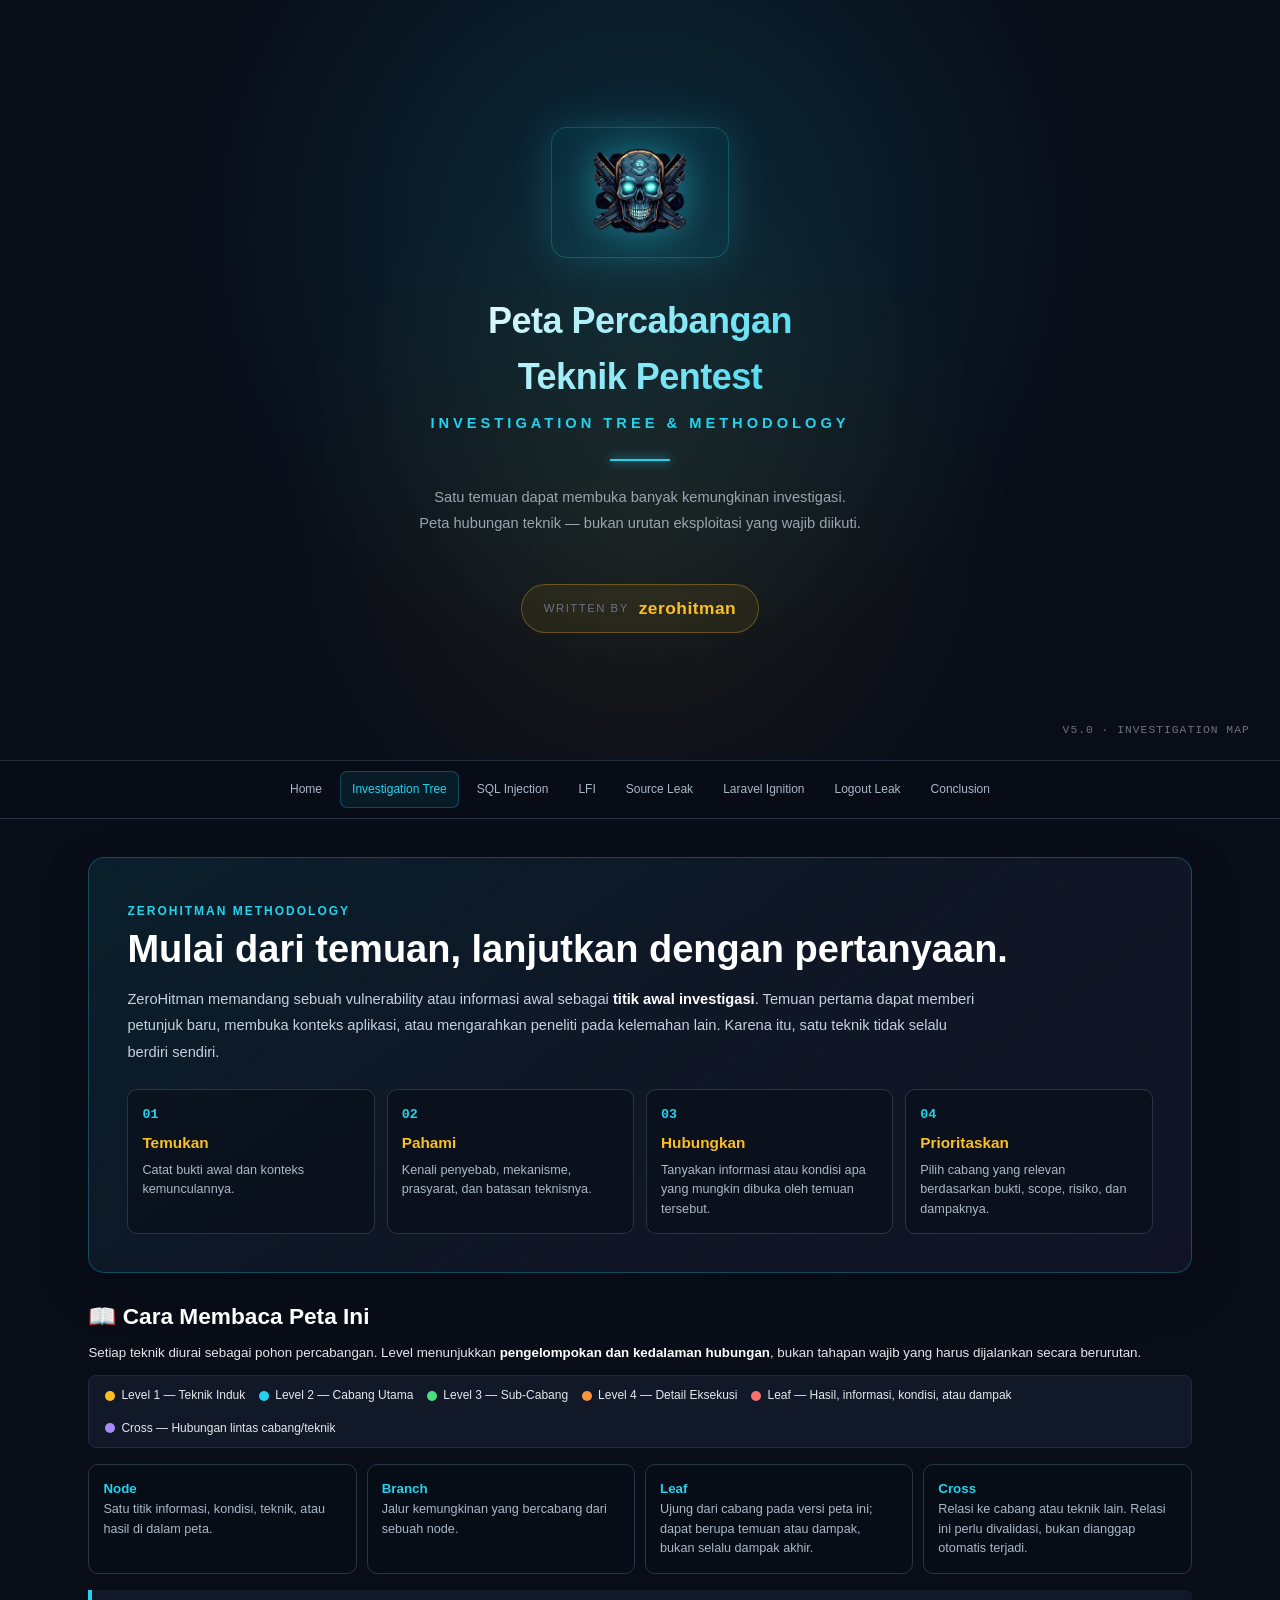
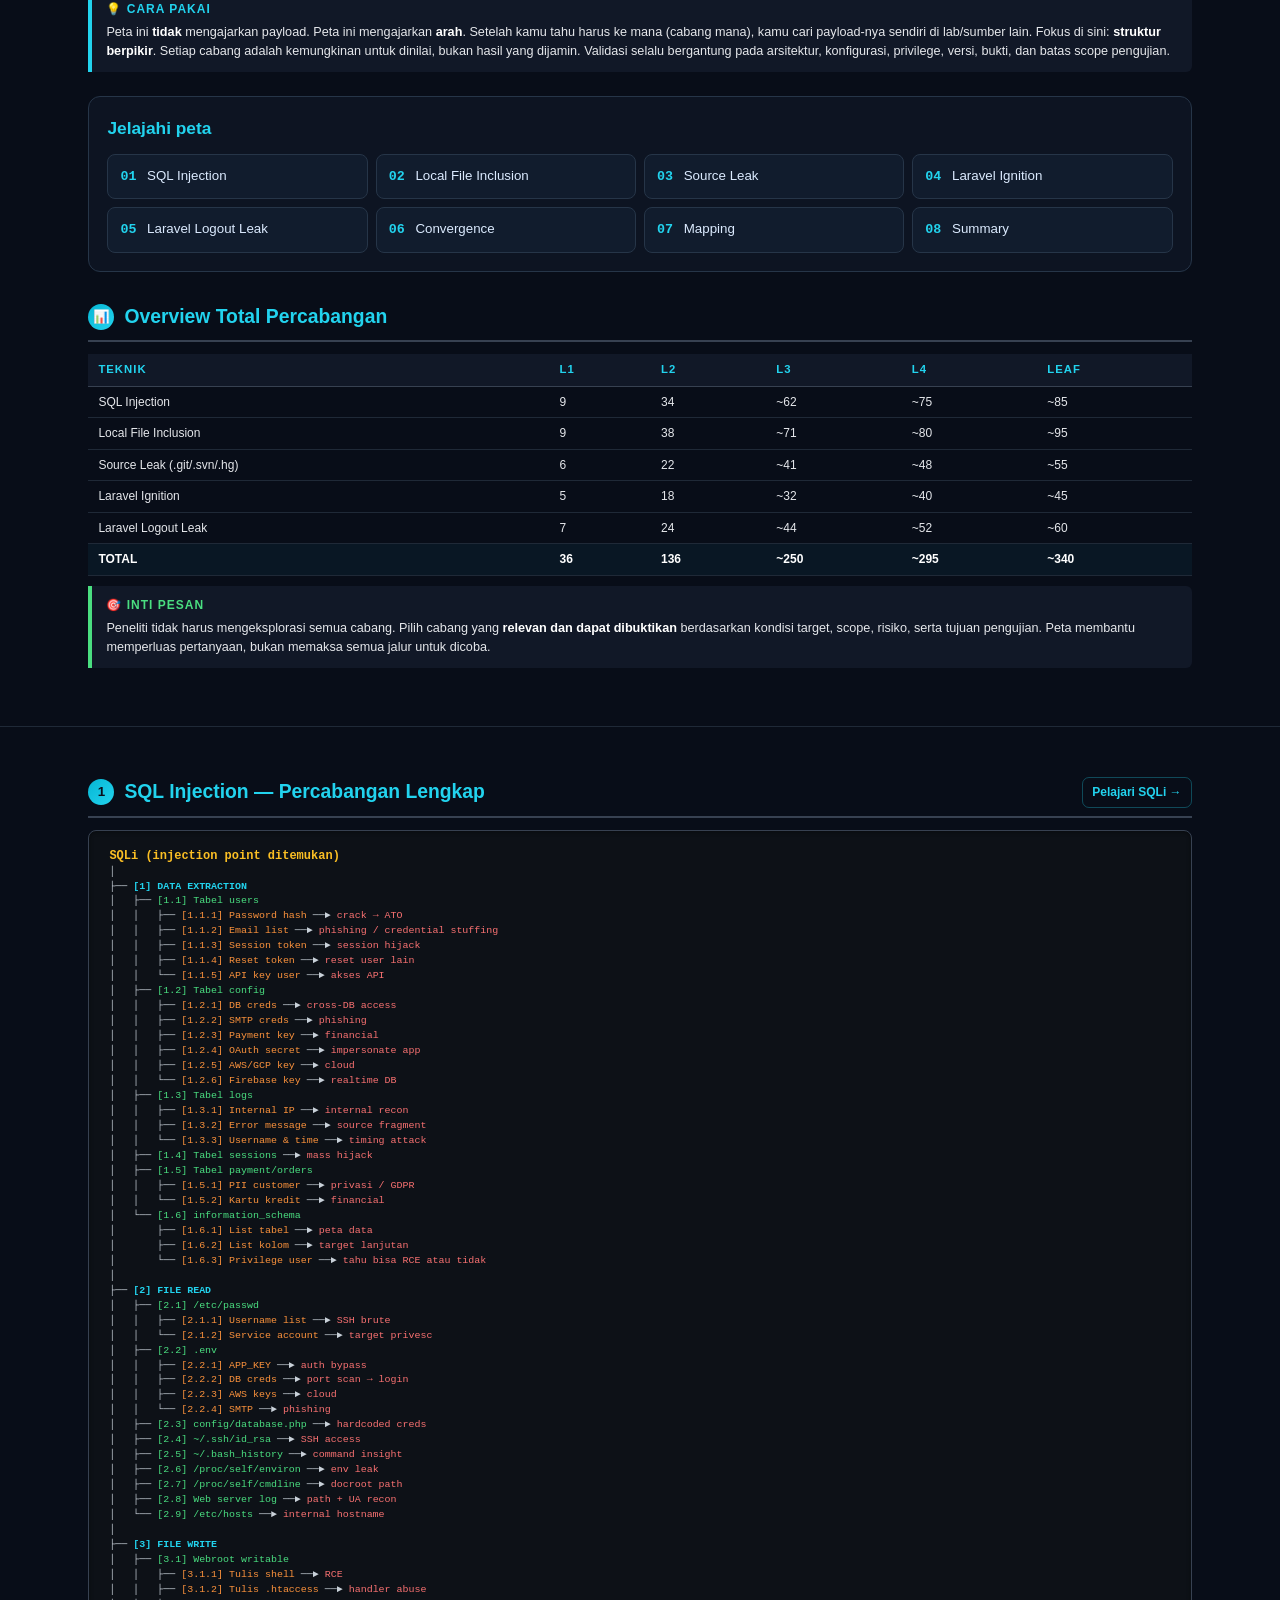
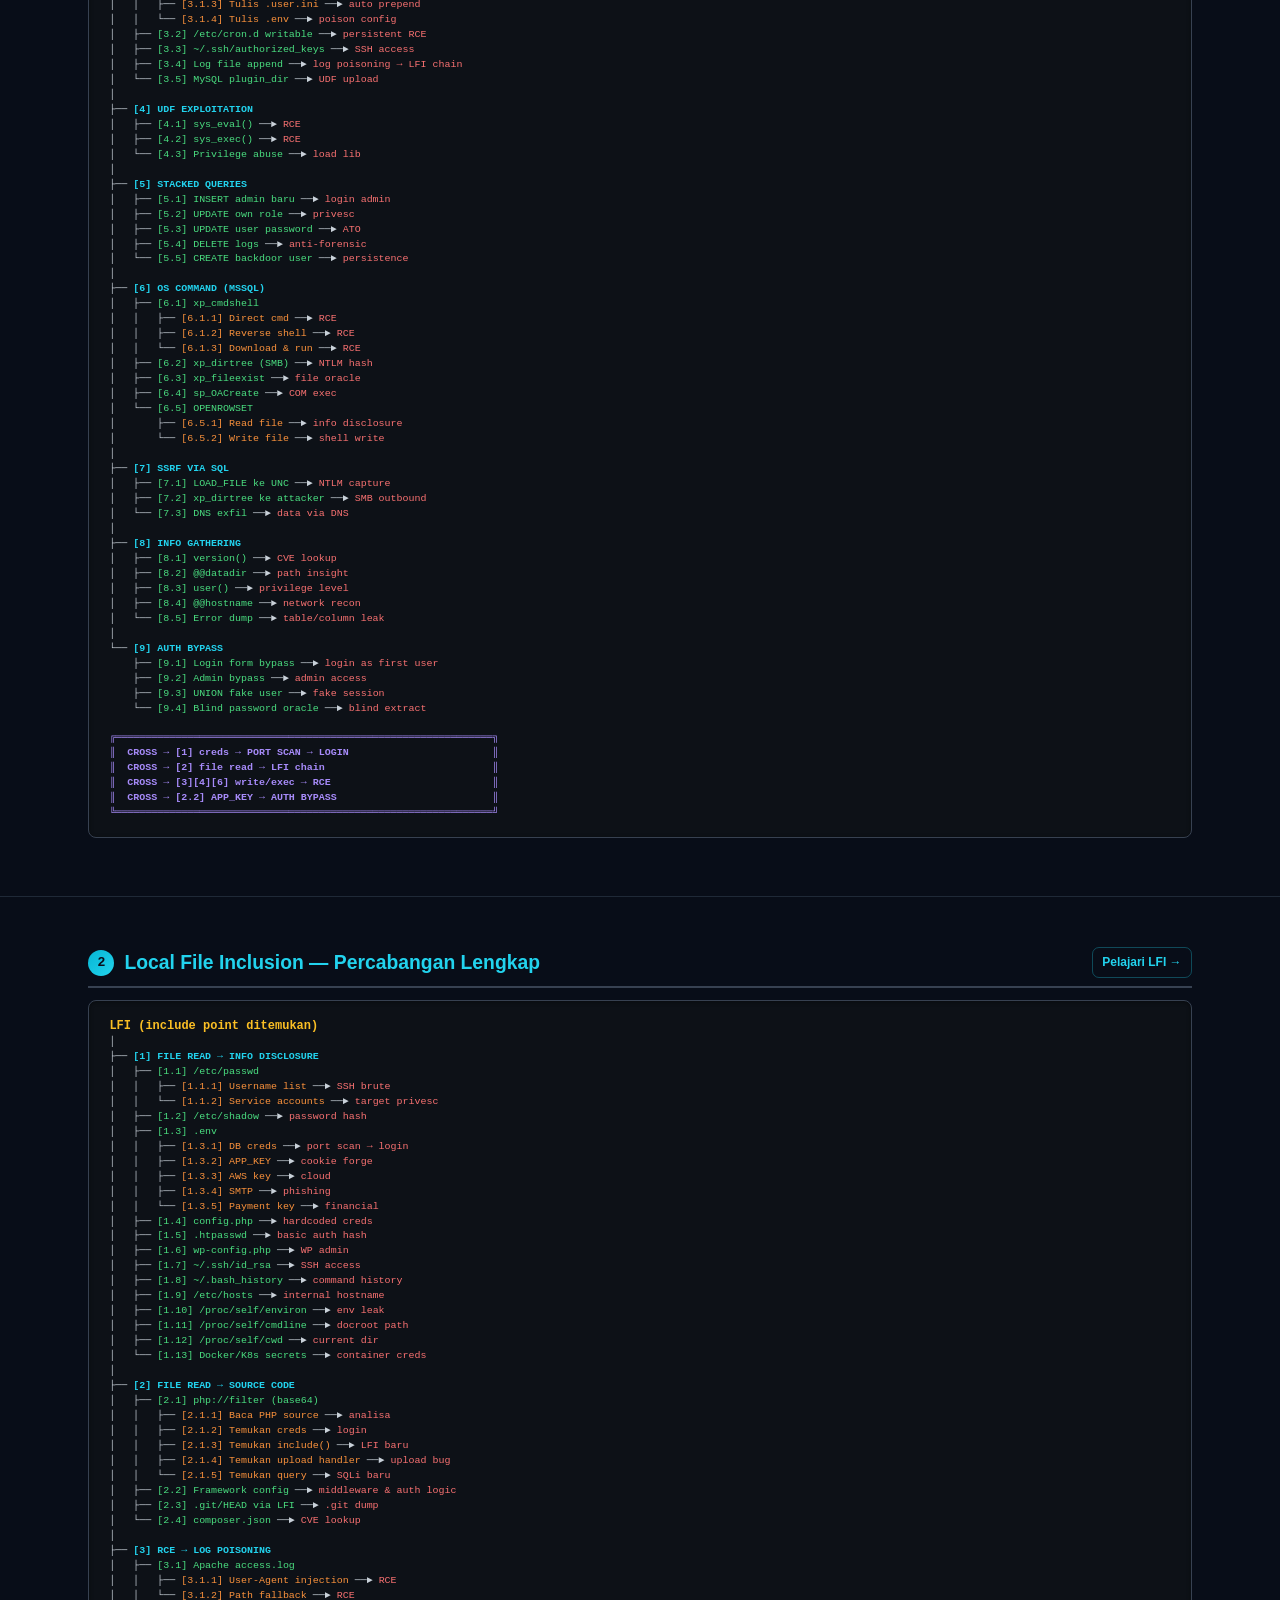
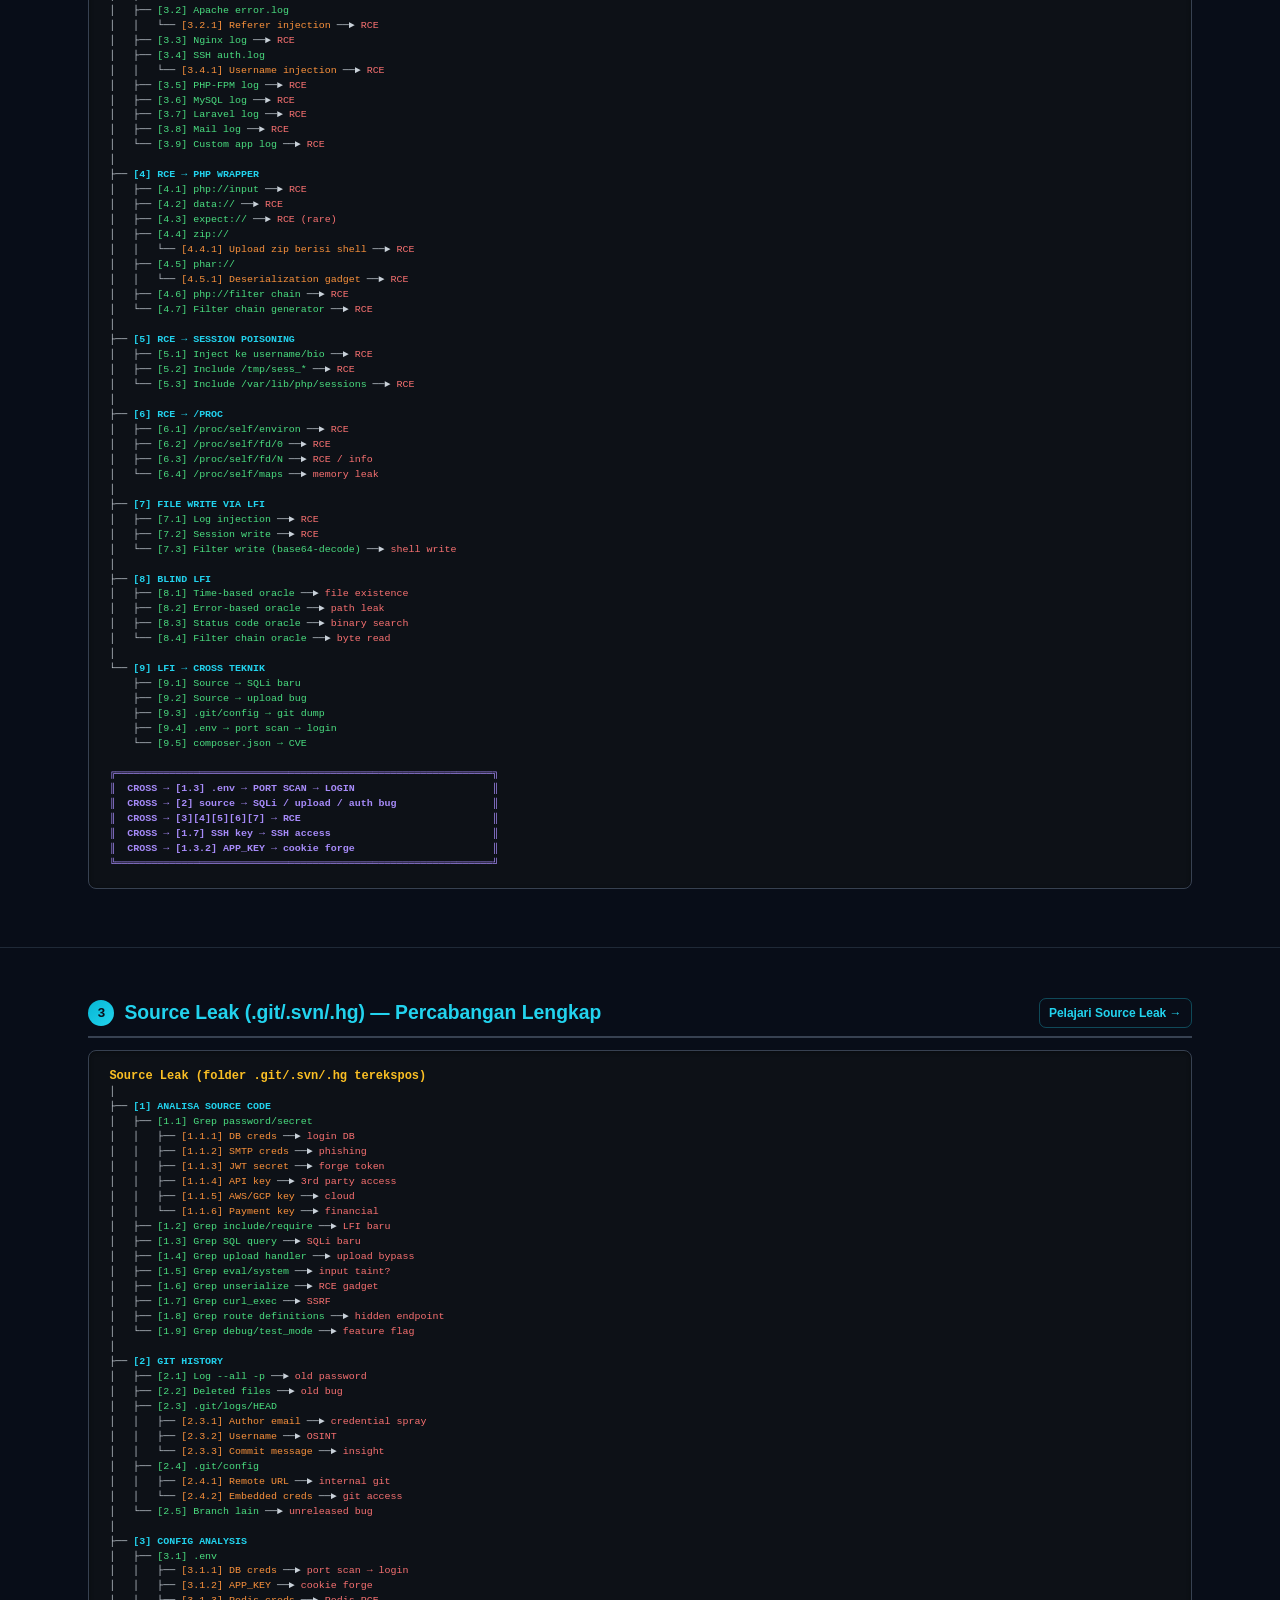
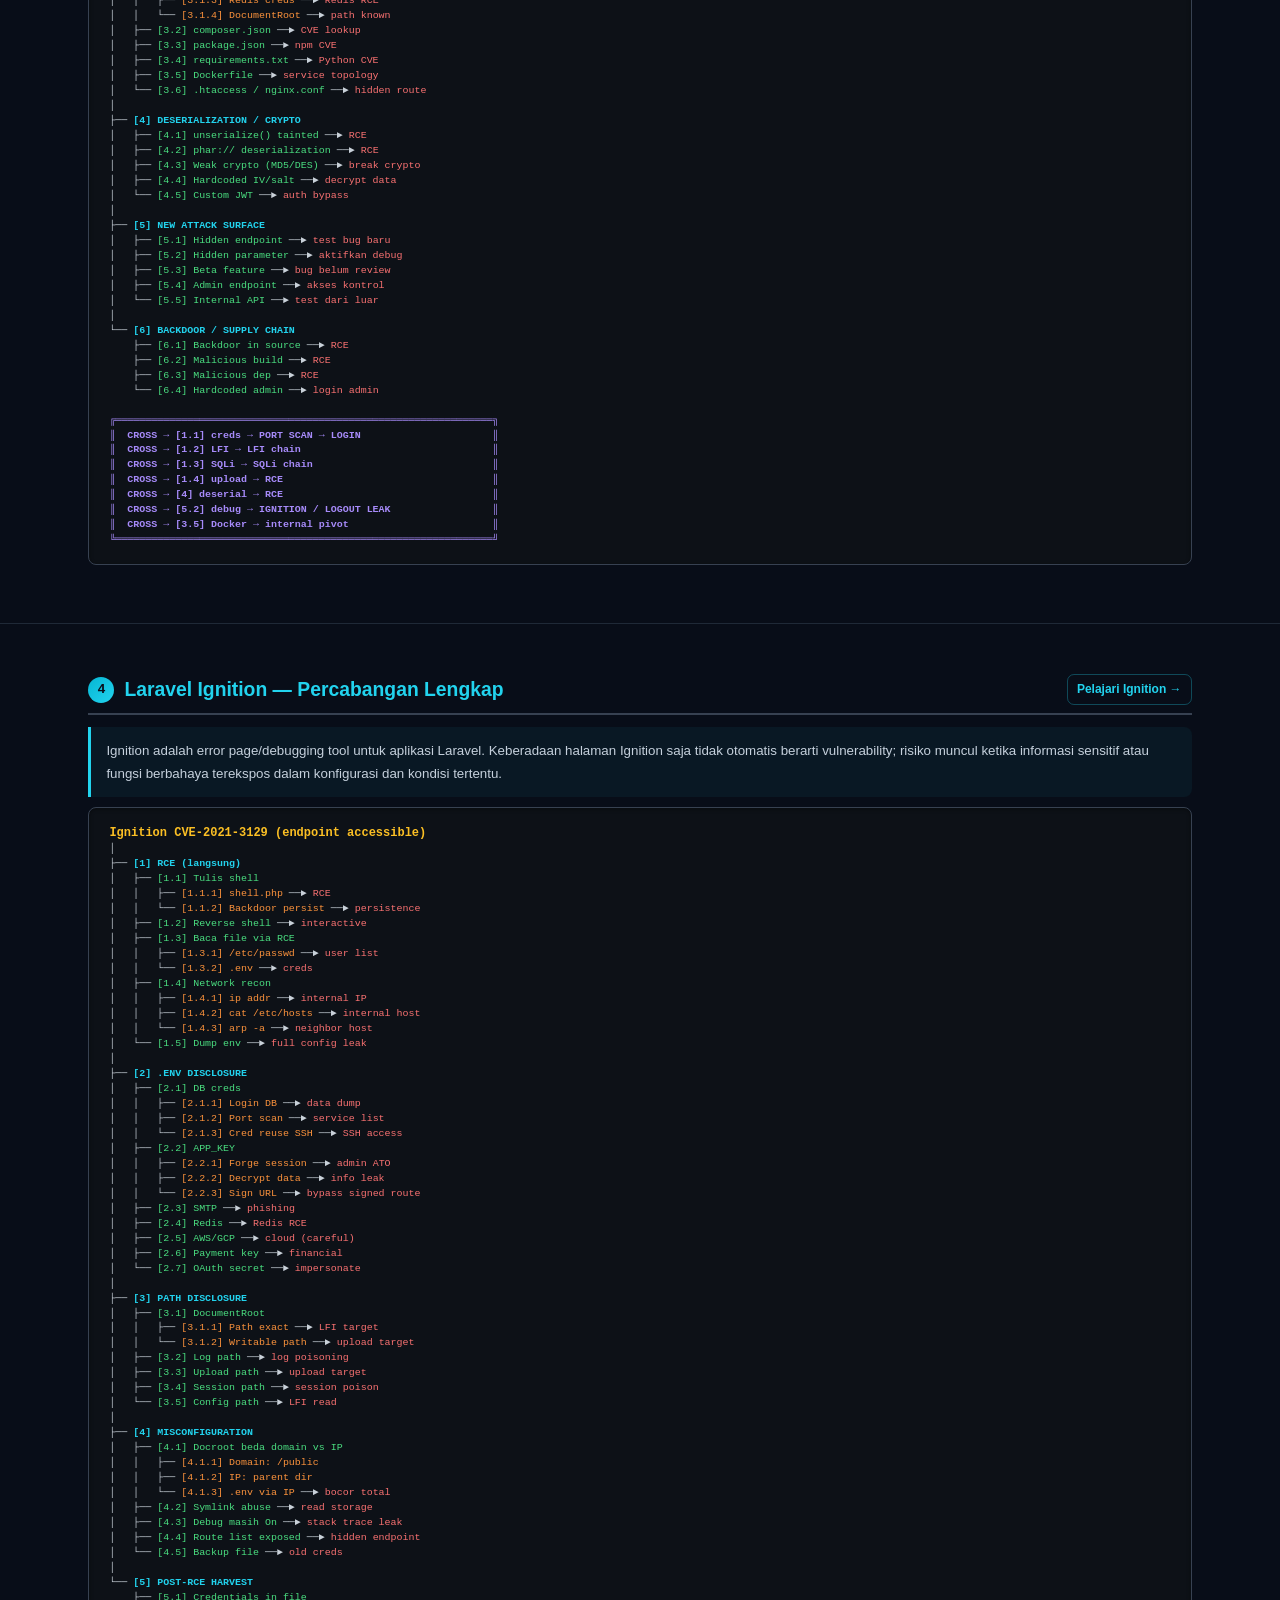
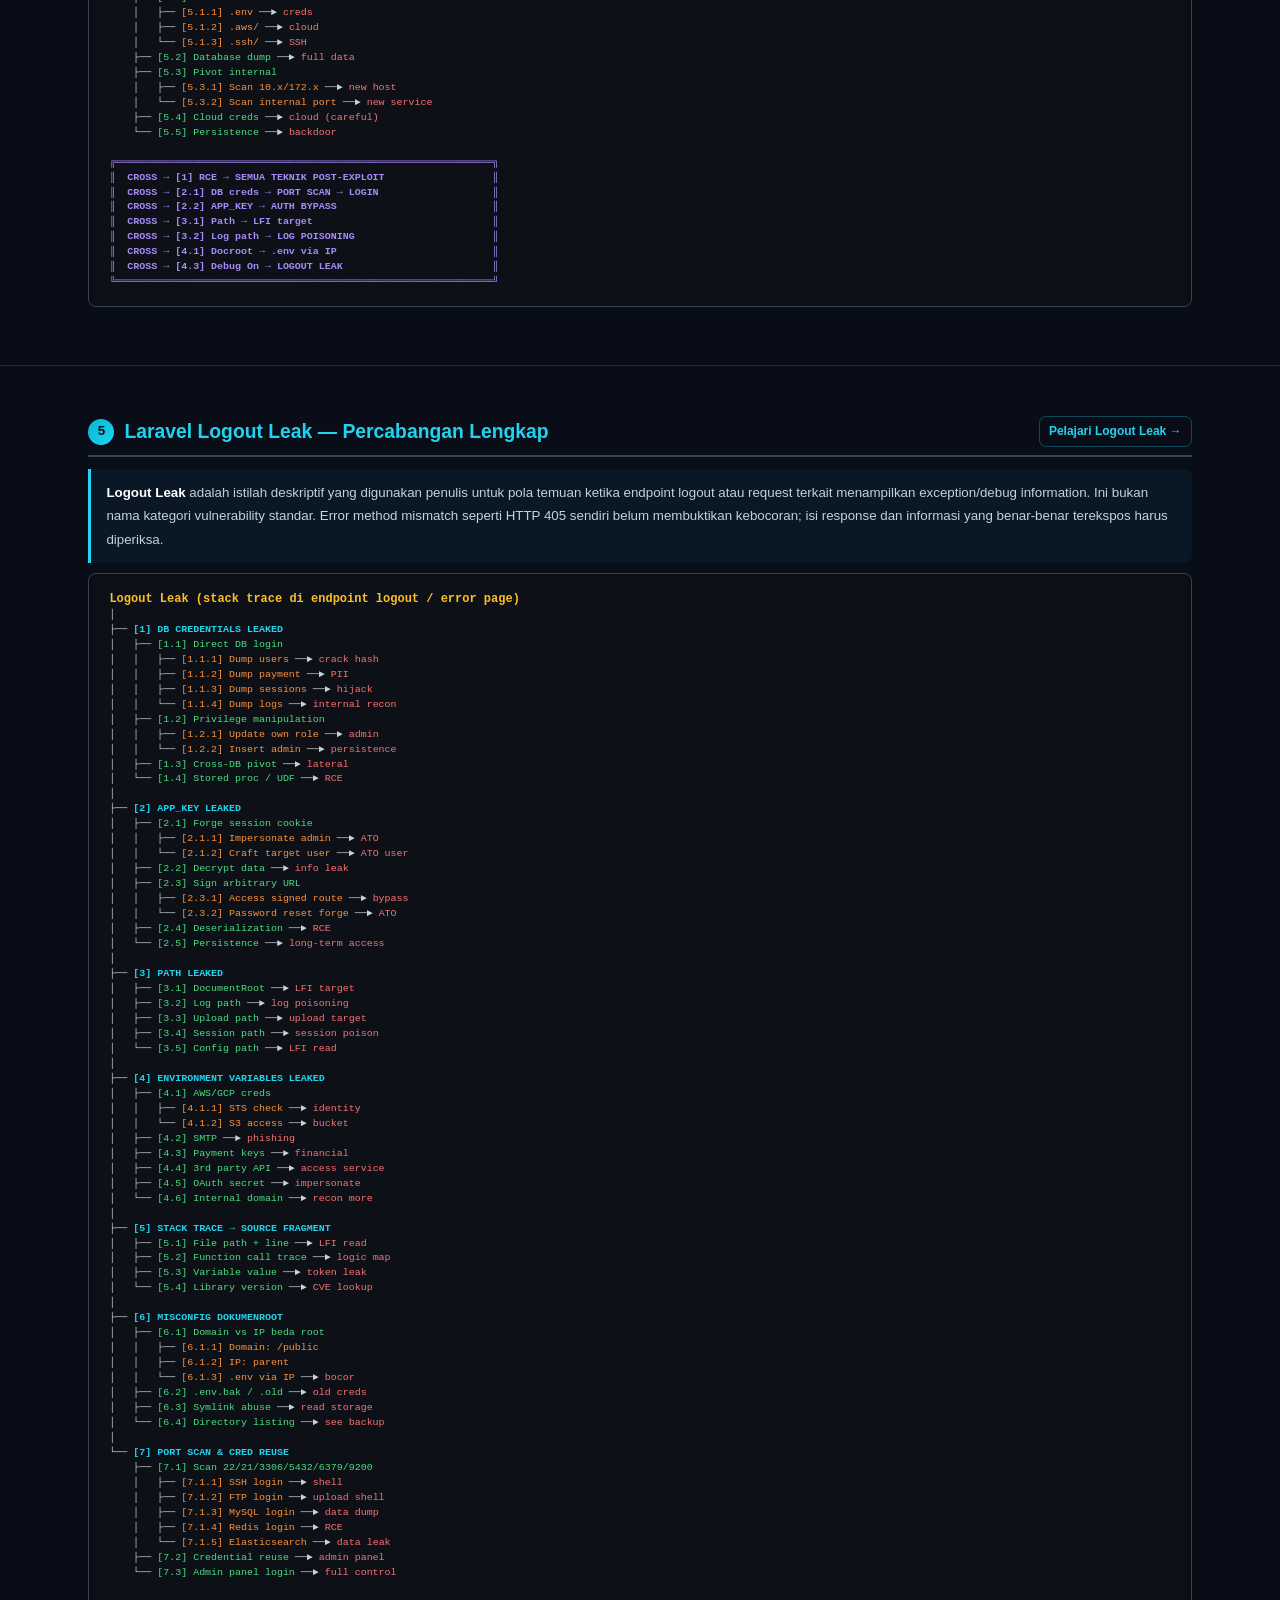
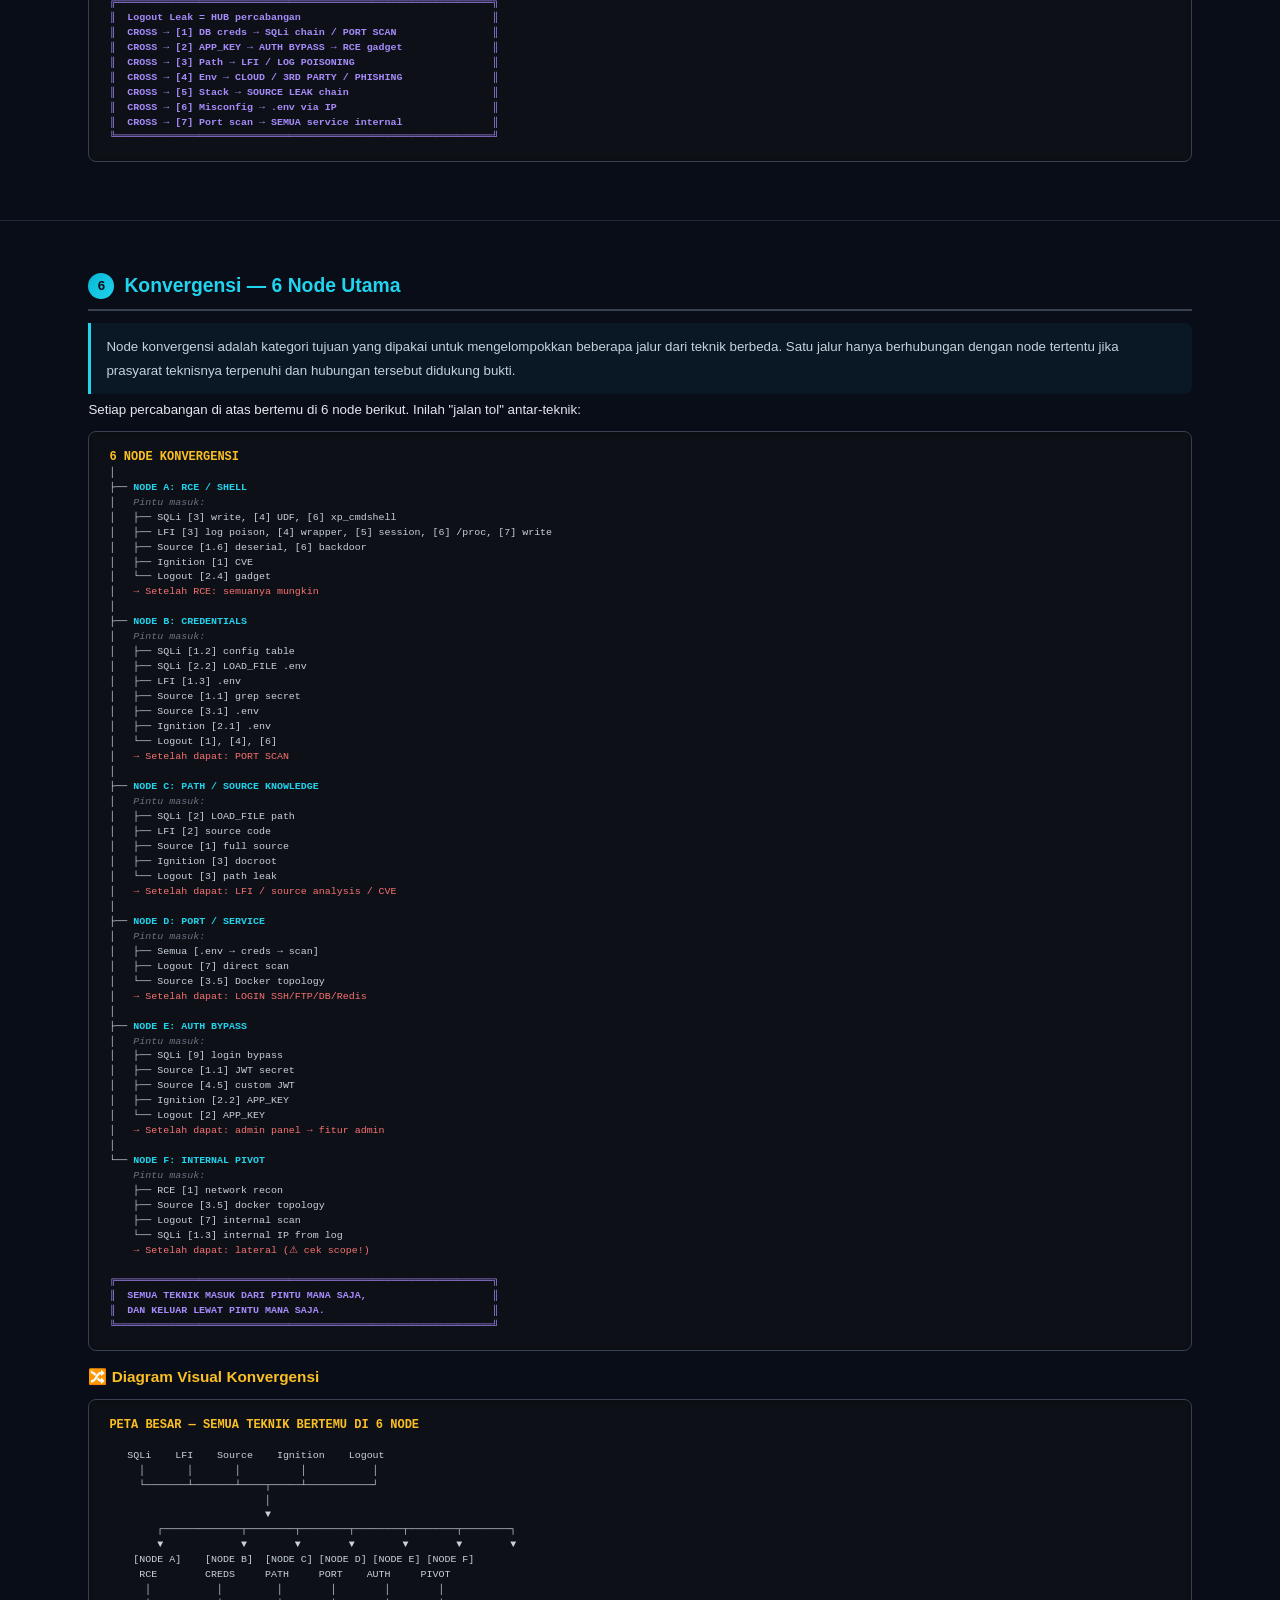
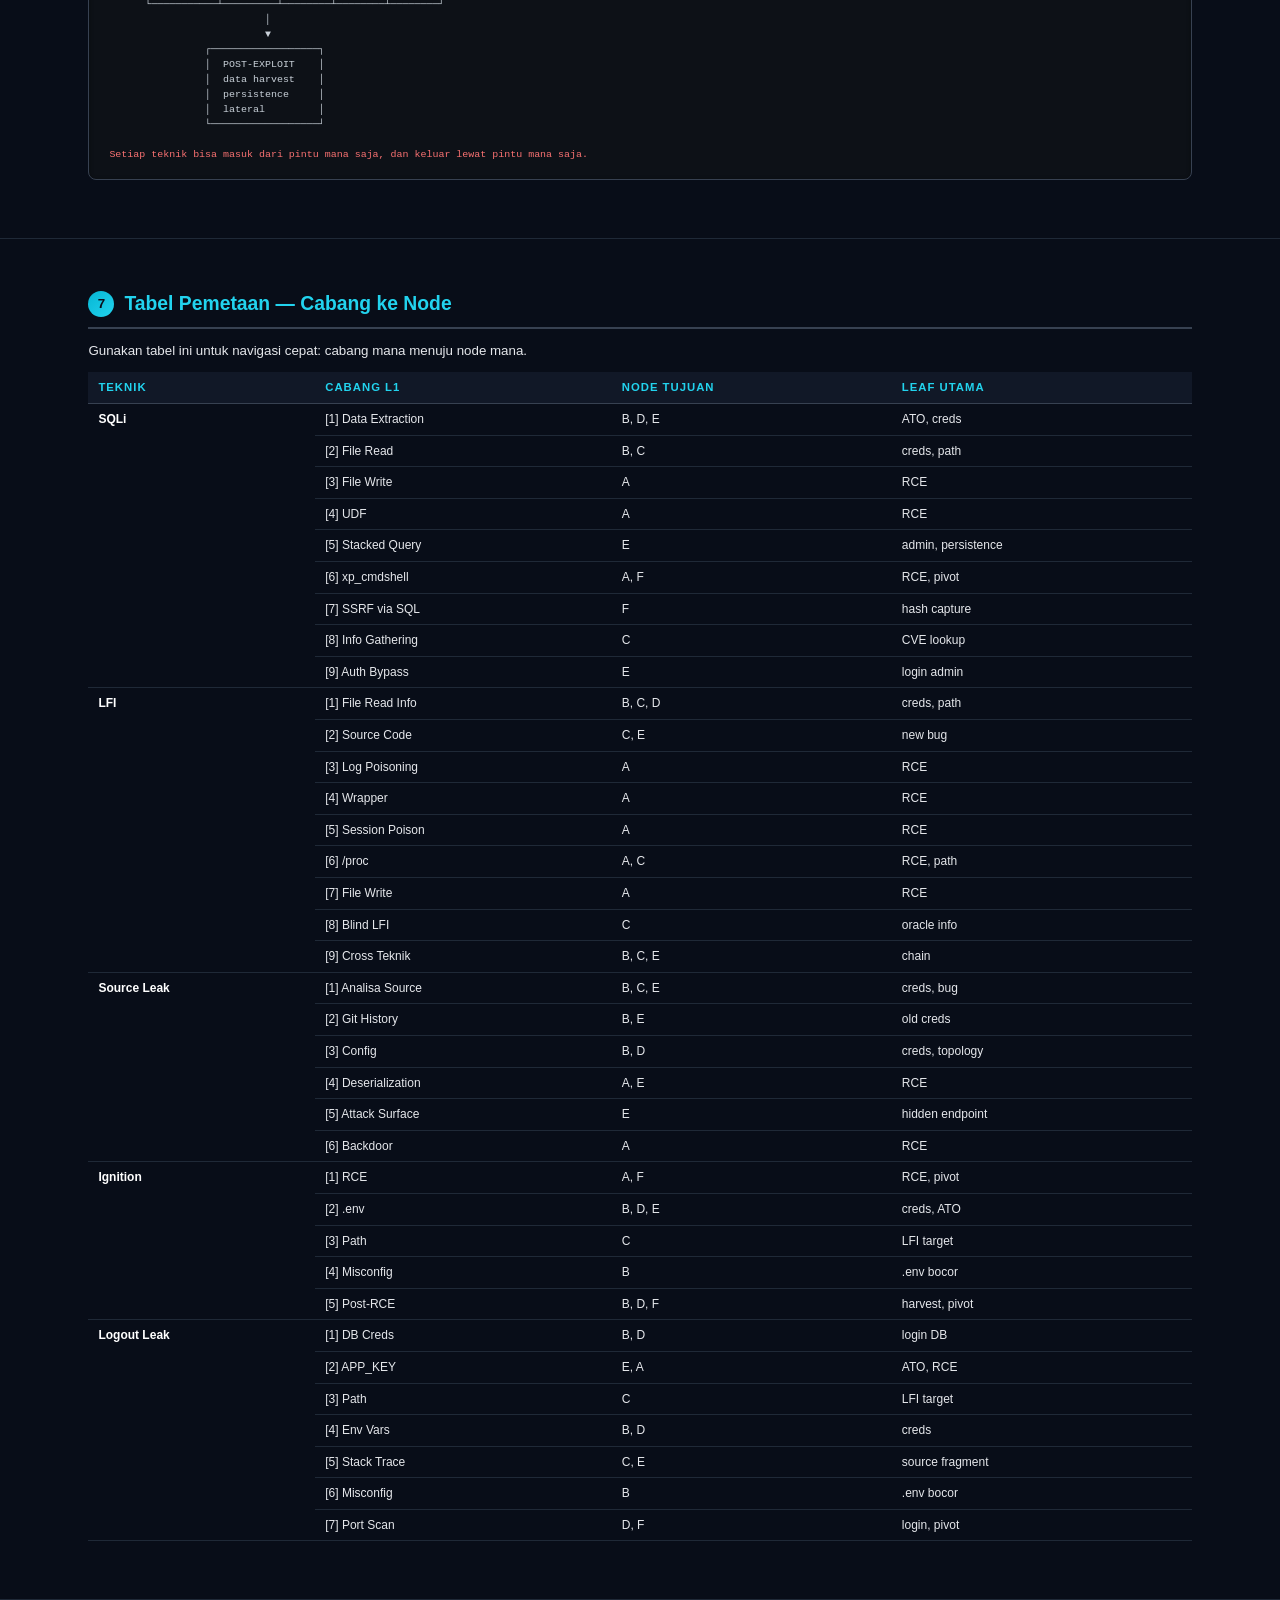
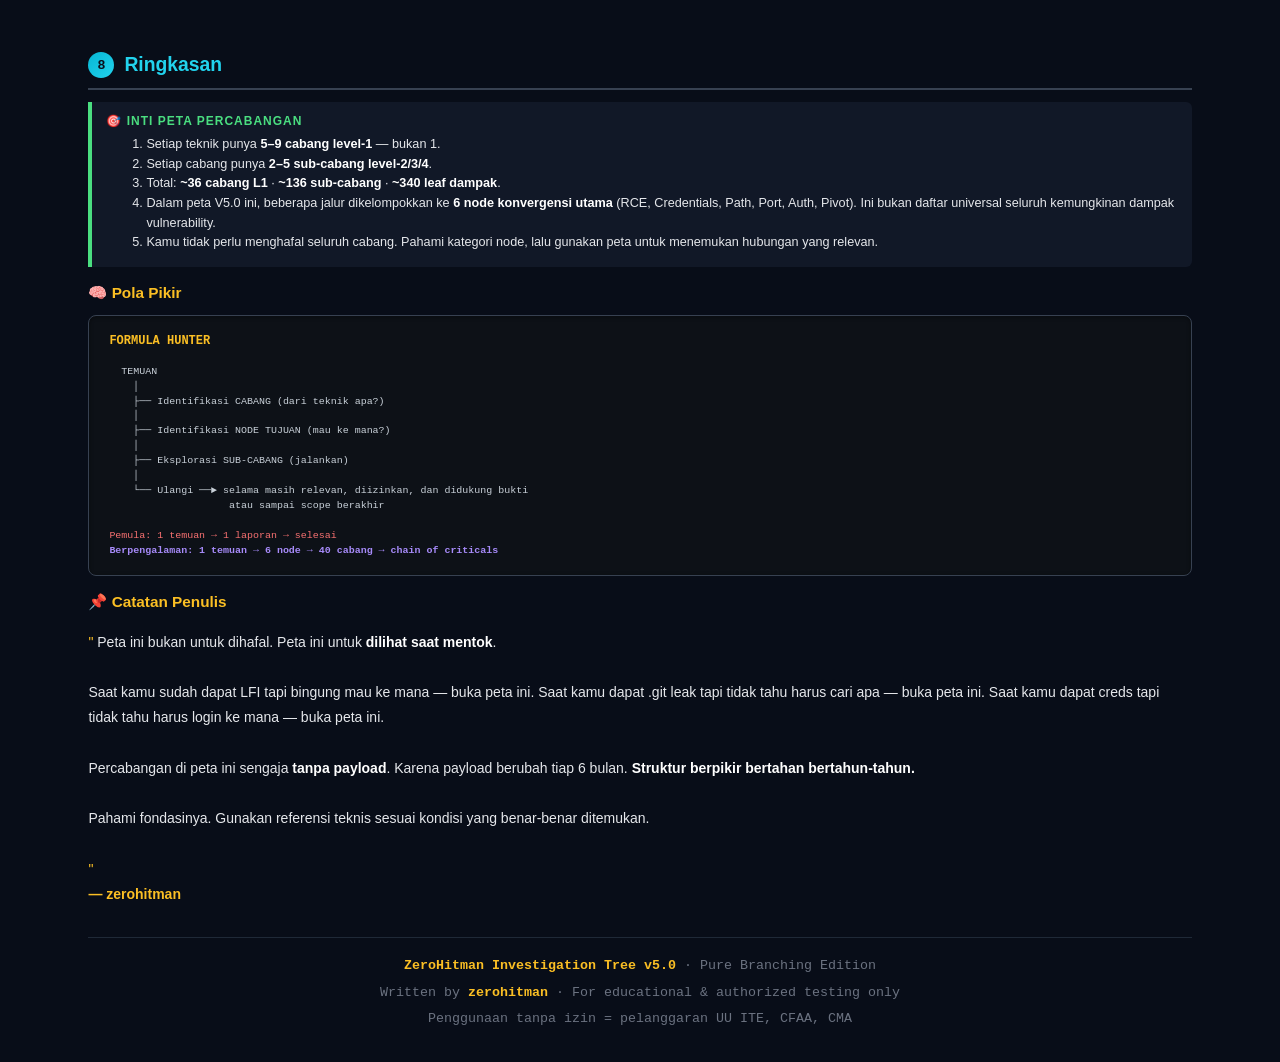
==== commit 4113d081: "Add files via upload" ====
--- a/tree.html
+++ b/tree.html
@@ -2,7 +2,7 @@
 <html lang="id">
 <head>
 <meta charset="UTF-8">
-<title>ZeroHitman — Peta Percabangan Teknik Pentest v5.0</title>
+<title>ZeroHitman — Tree & Investigation Methodology</title>
 <style>
   @page { size: A4; margin: 12mm 10mm; }
 
@@ -299,6 +299,48 @@
   }
   .footer-note strong { color: var(--gold); }
 </style>
+
+<style>
+  html { scroll-behavior: smooth; scroll-padding-top: 76px; }
+  body { background: #080d18; }
+  .cover { min-height: min(86vh, 760px); padding: 48px 20px; }
+  .main-nav { position: sticky; top: 0; z-index: 50; display:flex; flex-wrap:wrap; justify-content:center; gap:6px; padding:10px 14px; background:rgba(8,13,24,.94); border-top:1px solid #1f2937; border-bottom:1px solid #263548; backdrop-filter: blur(12px); }
+  .main-nav a { color:#aab8c8; text-decoration:none; font-size:12px; padding:8px 11px; border-radius:7px; border:1px solid transparent; }
+  .main-nav a:hover,.main-nav a.active { color:#22d3ee; background:rgba(34,211,238,.08); border-color:rgba(34,211,238,.25); }
+  .page { max-width:1180px; margin:0 auto; padding:28px clamp(16px,3vw,42px); }
+  .intro-panel { padding:clamp(20px,4vw,38px); margin:10px 0 26px; border:1px solid rgba(34,211,238,.28); border-radius:16px; background:linear-gradient(145deg,rgba(34,211,238,.09),rgba(17,24,39,.9) 52%,rgba(167,139,250,.06)); box-shadow:0 18px 50px rgba(0,0,0,.18); }
+  .intro-panel .eyebrow { color:#22d3ee; letter-spacing:2px; font-size:9pt; font-weight:700; }
+  .intro-panel h1 { font-size:clamp(23px,4vw,38px); line-height:1.15; margin:8px 0 14px; }
+  .intro-panel > p:not(.eyebrow) { max-width:850px; color:#c5d0dc; font-size:11pt; line-height:1.8; }
+  .mindset-grid { display:grid; grid-template-columns:repeat(4,minmax(0,1fr)); gap:12px; margin-top:24px; }
+  .mindset-grid article,.definition-grid article { background:rgba(8,13,24,.62); border:1px solid #263548; border-radius:10px; padding:14px; }
+  .mindset-grid article span { color:#22d3ee; font:700 10pt Consolas,monospace; }
+  .mindset-grid h3 { color:#fbbf24; margin:6px 0; }
+  .mindset-grid p,.definition-grid p { color:#aab8c8; font-size:9.5pt; margin:0; }
+  .definition-grid { display:grid; grid-template-columns:repeat(4,minmax(0,1fr)); gap:10px; margin:16px 0; }
+  .definition-grid strong { color:#22d3ee; }
+  .quick-nav { margin:24px 0; padding:18px; border:1px solid #263548; background:#0d1422; border-radius:12px; }
+  .quick-nav h2 { margin:0 0 12px; border:0; padding:0; font-size:13pt; }
+  .quick-nav-grid { display:grid; grid-template-columns:repeat(4,minmax(0,1fr)); gap:8px; }
+  .quick-nav-grid a { color:#dbeafe; text-decoration:none; padding:11px 12px; background:#111c2d; border:1px solid #263548; border-radius:8px; }
+  .quick-nav-grid a:hover { border-color:#22d3ee; color:#22d3ee; }
+  .quick-nav-grid b { color:#22d3ee; margin-right:7px; font-family:Consolas,monospace; }
+  .detail-link { margin-left:auto; color:#22d3ee; text-decoration:none; font-size:9pt; white-space:nowrap; border:1px solid rgba(34,211,238,.3); padding:5px 9px; border-radius:7px; }
+  .detail-link:hover { background:rgba(34,211,238,.1); }
+  .section-lead { padding:12px 15px; border-left:3px solid #22d3ee; background:rgba(34,211,238,.055); color:#c5d0dc; border-radius:0 8px 8px 0; line-height:1.75; }
+  .tree { font-size:clamp(7.2pt,.78vw,8.2pt); }
+  .page-break { border-top:1px solid #1f2937; margin-top:20px; }
+  h2[id],h1[id] { scroll-margin-top:82px; }
+  table { overflow-wrap:anywhere; }
+  @media(max-width:850px) { .mindset-grid,.definition-grid { grid-template-columns:repeat(2,minmax(0,1fr)); } .quick-nav-grid { grid-template-columns:repeat(2,minmax(0,1fr)); } .main-nav { justify-content:flex-start; overflow-x:auto; flex-wrap:nowrap; } .main-nav a { flex:0 0 auto; } }
+  @media(max-width:520px) { .mindset-grid,.definition-grid,.quick-nav-grid { grid-template-columns:1fr; } .cover .subtitle { letter-spacing:2px; } .detail-link { display:block; margin:8px 0 0; width:max-content; } h2 { flex-wrap:wrap; } .page { padding:18px 12px; } }
+  @media print { .main-nav,.quick-nav { display:none; } .page { max-width:none; } .cover { min-height:260mm; } }
+</style>
+
+  <link rel="canonical" href="https://zerohitman.github.io/tree.html" />
+  <meta name="robots" content="index,follow,max-image-preview:large" />
+  <meta name="viewport" content="width=device-width, initial-scale=1" />
+  <meta name="description" content="ZeroHitman Investigation Tree: peta hubungan teknik keamanan web, cabang investigasi, dan pendekatan analisis vulnerability berdasarkan bukti dan kondisi." />
 </head>
 <body>
 
@@ -308,46 +350,92 @@
 <div class="cover">
   <div class="cover-inner">
     <div class="logo-wrap">
-      <img src="https://raw.githubusercontent.com/ZeroHitman/zerohitman.github.io/refs/heads/main/hitman.png" alt="ZeroHitman">
+      <img src="hitman.png" alt="ZeroHitman">
     </div>
     <h1>Peta Percabangan<br>Teknik Pentest</h1>
-    <div class="subtitle">Branch Tree Only</div>
+    <div class="subtitle">Investigation Tree & Methodology</div>
     <div class="divider"></div>
     <div class="tagline">
-      Level 1 → Level 2 → Level 3 → Level 4 → Leaf.<br>
-      Struktur percabangan murni — tanpa payload, tanpa command.
+      Satu temuan dapat membuka banyak kemungkinan investigasi.<br>
+      Peta hubungan teknik — bukan urutan eksploitasi yang wajib diikuti.
     </div>
     <div class="author-badge">
       <span class="label">Written by</span>
       <span class="name">zerohitman</span>
     </div>
   </div>
-  <div class="version-tag">V5.0 · PURE BRANCHING</div>
-</div>
-
-<!-- ============================================ -->
+  <div class="version-tag">V5.0 · INVESTIGATION MAP</div>
+</div>
+
+<!-- ============================================ -->
+
+<nav class="main-nav" aria-label="Navigasi dokumentasi">
+  <a href="index.html">Home</a>
+  <a class="active" href="tree.html">Investigation Tree</a>
+  <a href="sqli.html">SQL Injection</a>
+  <a href="lfi.html">LFI</a>
+  <a href="source-leak.html">Source Leak</a>
+  <a href="laravel-ignition.html">Laravel Ignition</a>
+  <a href="laravel-logout-leak.html">Logout Leak</a>
+  <a href="conclusion.html">Conclusion</a>
+</nav>
+
 <!-- LEGEND + OVERVIEW -->
 <!-- ============================================ -->
 <div class="page">
-<h1>📖 Cara Membaca Peta Ini</h1>
-
-<p>Setiap teknik diurai sebagai pohon percabangan berlapis. Setiap level menunjukkan kedalaman analisis:</p>
+<section id="mindset" class="intro-panel">
+  <p class="eyebrow">ZEROHITMAN METHODOLOGY</p>
+  <h1>Mulai dari temuan, lanjutkan dengan pertanyaan.</h1>
+  <p>ZeroHitman memandang sebuah vulnerability atau informasi awal sebagai <strong>titik awal investigasi</strong>. Temuan pertama dapat memberi petunjuk baru, membuka konteks aplikasi, atau mengarahkan peneliti pada kelemahan lain. Karena itu, satu teknik tidak selalu berdiri sendiri.</p>
+  <div class="mindset-grid">
+    <article><span>01</span><h3>Temukan</h3><p>Catat bukti awal dan konteks kemunculannya.</p></article>
+    <article><span>02</span><h3>Pahami</h3><p>Kenali penyebab, mekanisme, prasyarat, dan batasan teknisnya.</p></article>
+    <article><span>03</span><h3>Hubungkan</h3><p>Tanyakan informasi atau kondisi apa yang mungkin dibuka oleh temuan tersebut.</p></article>
+    <article><span>04</span><h3>Prioritaskan</h3><p>Pilih cabang yang relevan berdasarkan bukti, scope, risiko, dan dampaknya.</p></article>
+  </div>
+</section>
+
+<h1 id="read-tree">📖 Cara Membaca Peta Ini</h1>
+
+<p>Setiap teknik diurai sebagai pohon percabangan. Level menunjukkan <strong>pengelompokan dan kedalaman hubungan</strong>, bukan tahapan wajib yang harus dijalankan secara berurutan.</p>
 
 <div class="legend">
   <div class="item"><span class="dot l1"></span><span>Level 1 — Teknik Induk</span></div>
   <div class="item"><span class="dot l2"></span><span>Level 2 — Cabang Utama</span></div>
   <div class="item"><span class="dot l3"></span><span>Level 3 — Sub-Cabang</span></div>
   <div class="item"><span class="dot l4"></span><span>Level 4 — Detail Eksekusi</span></div>
-  <div class="item"><span class="dot leaf"></span><span>Leaf — Dampak Akhir</span></div>
-  <div class="item"><span class="dot cross"></span><span>Cross — Titik Temu</span></div>
+  <div class="item"><span class="dot leaf"></span><span>Leaf — Hasil, informasi, kondisi, atau dampak</span></div>
+  <div class="item"><span class="dot cross"></span><span>Cross — Hubungan lintas cabang/teknik</span></div>
+</div>
+
+<div class="definition-grid">
+  <article><strong>Node</strong><p>Satu titik informasi, kondisi, teknik, atau hasil di dalam peta.</p></article>
+  <article><strong>Branch</strong><p>Jalur kemungkinan yang bercabang dari sebuah node.</p></article>
+  <article><strong>Leaf</strong><p>Ujung dari cabang pada versi peta ini; dapat berupa temuan atau dampak, bukan selalu dampak akhir.</p></article>
+  <article><strong>Cross</strong><p>Relasi ke cabang atau teknik lain. Relasi ini perlu divalidasi, bukan dianggap otomatis terjadi.</p></article>
 </div>
 
 <div class="callout info">
   <div class="title">💡 Cara Pakai</div>
   Peta ini <strong>tidak</strong> mengajarkan payload. Peta ini mengajarkan <strong>arah</strong>.
   Setelah kamu tahu harus ke mana (cabang mana), kamu cari payload-nya sendiri di lab/sumber lain.
-  Fokus di sini: <strong>struktur berpikir</strong>.
-</div>
+  Fokus di sini: <strong>struktur berpikir</strong>. Setiap cabang adalah kemungkinan untuk dinilai, bukan hasil yang dijamin. Validasi selalu bergantung pada arsitektur, konfigurasi, privilege, versi, bukti, dan batas scope pengujian.
+</div>
+
+
+<section class="quick-nav" aria-label="Daftar bagian Tree">
+  <h2>Jelajahi peta</h2>
+  <div class="quick-nav-grid">
+    <a href="#sqli"><b>01</b> SQL Injection</a>
+    <a href="#lfi"><b>02</b> Local File Inclusion</a>
+    <a href="#source-leak"><b>03</b> Source Leak</a>
+    <a href="#ignition"><b>04</b> Laravel Ignition</a>
+    <a href="#logout-leak"><b>05</b> Laravel Logout Leak</a>
+    <a href="#convergence"><b>06</b> Convergence</a>
+    <a href="#mapping"><b>07</b> Mapping</a>
+    <a href="#summary"><b>08</b> Summary</a>
+  </div>
+</section>
 
 <h2 style="margin-top:30px;"><span class="section-num">📊</span>Overview Total Percabangan</h2>
 
@@ -374,9 +462,7 @@
 
 <div class="callout success">
   <div class="title">🎯 Inti Pesan</div>
-  Rata-rata hunter pemula hanya mengeksplorasi <strong>1–2 cabang</strong> per teknik.
-  Hunter berpengalaman mengeksplorasi <strong>semua cabang</strong> sampai habis.
-  Inilah perbedaan hasil.
+  Peneliti tidak harus mengeksplorasi semua cabang. Pilih cabang yang <strong>relevan dan dapat dibuktikan</strong> berdasarkan kondisi target, scope, risiko, serta tujuan pengujian. Peta membantu memperluas pertanyaan, bukan memaksa semua jalur untuk dicoba.
 </div>
 </div>
 
@@ -385,7 +471,7 @@
 <!-- ============================================ -->
 <div class="page-break"></div>
 <div class="page">
-<h2><span class="section-num">1</span>SQL Injection — Percabangan Lengkap</h2>
+<h2 id="sqli"><span class="section-num">1</span>SQL Injection — Percabangan Lengkap <a class="detail-link" href="sqli.html">Pelajari SQLi →</a></h2>
 
 <pre class="tree"><span class="l1">SQLi (injection point ditemukan)</span>
 │
@@ -499,7 +585,7 @@
 <!-- ============================================ -->
 <div class="page-break"></div>
 <div class="page">
-<h2><span class="section-num">2</span>Local File Inclusion — Percabangan Lengkap</h2>
+<h2 id="lfi"><span class="section-num">2</span>Local File Inclusion — Percabangan Lengkap <a class="detail-link" href="lfi.html">Pelajari LFI →</a></h2>
 
 <pre class="tree"><span class="l1">LFI (include point ditemukan)</span>
 │
@@ -605,7 +691,7 @@
 <!-- ============================================ -->
 <div class="page-break"></div>
 <div class="page">
-<h2><span class="section-num">3</span>Source Leak (.git/.svn/.hg) — Percabangan Lengkap</h2>
+<h2 id="source-leak"><span class="section-num">3</span>Source Leak (.git/.svn/.hg) — Percabangan Lengkap <a class="detail-link" href="source-leak.html">Pelajari Source Leak →</a></h2>
 
 <pre class="tree"><span class="l1">Source Leak (folder .git/.svn/.hg terekspos)</span>
 │
@@ -686,7 +772,8 @@
 <!-- ============================================ -->
 <div class="page-break"></div>
 <div class="page">
-<h2><span class="section-num">4</span>Laravel Ignition — Percabangan Lengkap</h2>
+<h2 id="ignition"><span class="section-num">4</span>Laravel Ignition — Percabangan Lengkap <a class="detail-link" href="laravel-ignition.html">Pelajari Ignition →</a></h2>
+<p class="section-lead">Ignition adalah error page/debugging tool untuk aplikasi Laravel. Keberadaan halaman Ignition saja tidak otomatis berarti vulnerability; risiko muncul ketika informasi sensitif atau fungsi berbahaya terekspos dalam konfigurasi dan kondisi tertentu.</p>
 
 <pre class="tree"><span class="l1">Ignition CVE-2021-3129 (endpoint accessible)</span>
 │
@@ -766,7 +853,8 @@
 <!-- ============================================ -->
 <div class="page-break"></div>
 <div class="page">
-<h2><span class="section-num">5</span>Laravel Logout Leak — Percabangan Lengkap</h2>
+<h2 id="logout-leak"><span class="section-num">5</span>Laravel Logout Leak — Percabangan Lengkap <a class="detail-link" href="laravel-logout-leak.html">Pelajari Logout Leak →</a></h2>
+<p class="section-lead"><strong>Logout Leak</strong> adalah istilah deskriptif yang digunakan penulis untuk pola temuan ketika endpoint logout atau request terkait menampilkan exception/debug information. Ini bukan nama kategori vulnerability standar. Error method mismatch seperti HTTP 405 sendiri belum membuktikan kebocoran; isi response dan informasi yang benar-benar terekspos harus diperiksa.</p>
 
 <pre class="tree"><span class="l1">Logout Leak (stack trace di endpoint logout / error page)</span>
 │
@@ -852,7 +940,8 @@
 <!-- ============================================ -->
 <div class="page-break"></div>
 <div class="page">
-<h2><span class="section-num">6</span>Konvergensi — 6 Node Utama</h2>
+<h2 id="convergence"><span class="section-num">6</span>Konvergensi — 6 Node Utama</h2>
+<p class="section-lead">Node konvergensi adalah kategori tujuan yang dipakai untuk mengelompokkan beberapa jalur dari teknik berbeda. Satu jalur hanya berhubungan dengan node tertentu jika prasyarat teknisnya terpenuhi dan hubungan tersebut didukung bukti.</p>
 
 <p>Setiap percabangan di atas bertemu di 6 node berikut. Inilah "jalan tol" antar-teknik:</p>
 
@@ -948,7 +1037,7 @@
 <!-- ============================================ -->
 <div class="page-break"></div>
 <div class="page">
-<h2><span class="section-num">7</span>Tabel Pemetaan — Cabang ke Node</h2>
+<h2 id="mapping"><span class="section-num">7</span>Tabel Pemetaan — Cabang ke Node</h2>
 
 <p>Gunakan tabel ini untuk navigasi cepat: cabang mana menuju node mana.</p>
 
@@ -1006,7 +1095,7 @@
 <!-- ============================================ -->
 <div class="page-break"></div>
 <div class="page">
-<h2><span class="section-num">8</span>Ringkasan</h2>
+<h2 id="summary"><span class="section-num">8</span>Ringkasan</h2>
 
 <div class="callout success">
   <div class="title">🎯 Inti Peta Percabangan</div>
@@ -1014,8 +1103,8 @@
     <li>Setiap teknik punya <strong>5–9 cabang level-1</strong> — bukan 1.</li>
     <li>Setiap cabang punya <strong>2–5 sub-cabang level-2/3/4</strong>.</li>
     <li>Total: <strong>~36 cabang L1</strong> · <strong>~136 sub-cabang</strong> · <strong>~340 leaf dampak</strong>.</li>
-    <li>Semua bertemu di <strong>6 node konvergensi</strong> (RCE, Creds, Path, Port, Auth, Pivot).</li>
-    <li>Kamu tidak perlu hafal semua — cukup hafal <strong>6 node</strong> dan tahu "dari cabang X ke node mana".</li>
+    <li>Dalam peta V5.0 ini, beberapa jalur dikelompokkan ke <strong>6 node konvergensi utama</strong> (RCE, Credentials, Path, Port, Auth, Pivot). Ini bukan daftar universal seluruh kemungkinan dampak vulnerability.</li>
+    <li>Kamu tidak perlu menghafal seluruh cabang. Pahami kategori node, lalu gunakan peta untuk menemukan hubungan yang relevan.</li>
   </ol>
 </div>
 
@@ -1031,7 +1120,7 @@
     │
     ├── Eksplorasi SUB-CABANG (jalankan)
     │
-    └── Ulangi ──► sampai semua cabang habis
+    └── Ulangi ──► selama masih relevan, diizinkan, dan didukung bukti
                     atau sampai scope berakhir
 
 <span class="leaf">Pemula: 1 temuan → 1 laporan → selesai</span>
@@ -1050,7 +1139,7 @@
   Percabangan di peta ini sengaja <strong>tanpa payload</strong>.
   Karena payload berubah tiap 6 bulan. <strong>Struktur berpikir bertahan bertahun-tahun.</strong>
   <br><br>
-  Kuasai petanya dulu. Payload-nya akan datang sendiri.
+  Pahami fondasinya. Gunakan referensi teknis sesuai kondisi yang benar-benar ditemukan.
   <br><br>
   <em style="color:var(--gold);">"</em>
   <br>
@@ -1058,7 +1147,7 @@
 </p>
 
 <div class="footer-note">
-  <p><strong>ZeroHitman Playbook v5.0</strong> · Pure Branching Edition</p>
+  <p><strong>ZeroHitman Investigation Tree v5.0</strong> · Pure Branching Edition</p>
   <p>Written by <strong>zerohitman</strong> · For educational & authorized testing only</p>
   <p>Penggunaan tanpa izin = pelanggaran UU ITE, CFAA, CMA</p>
 </div>
